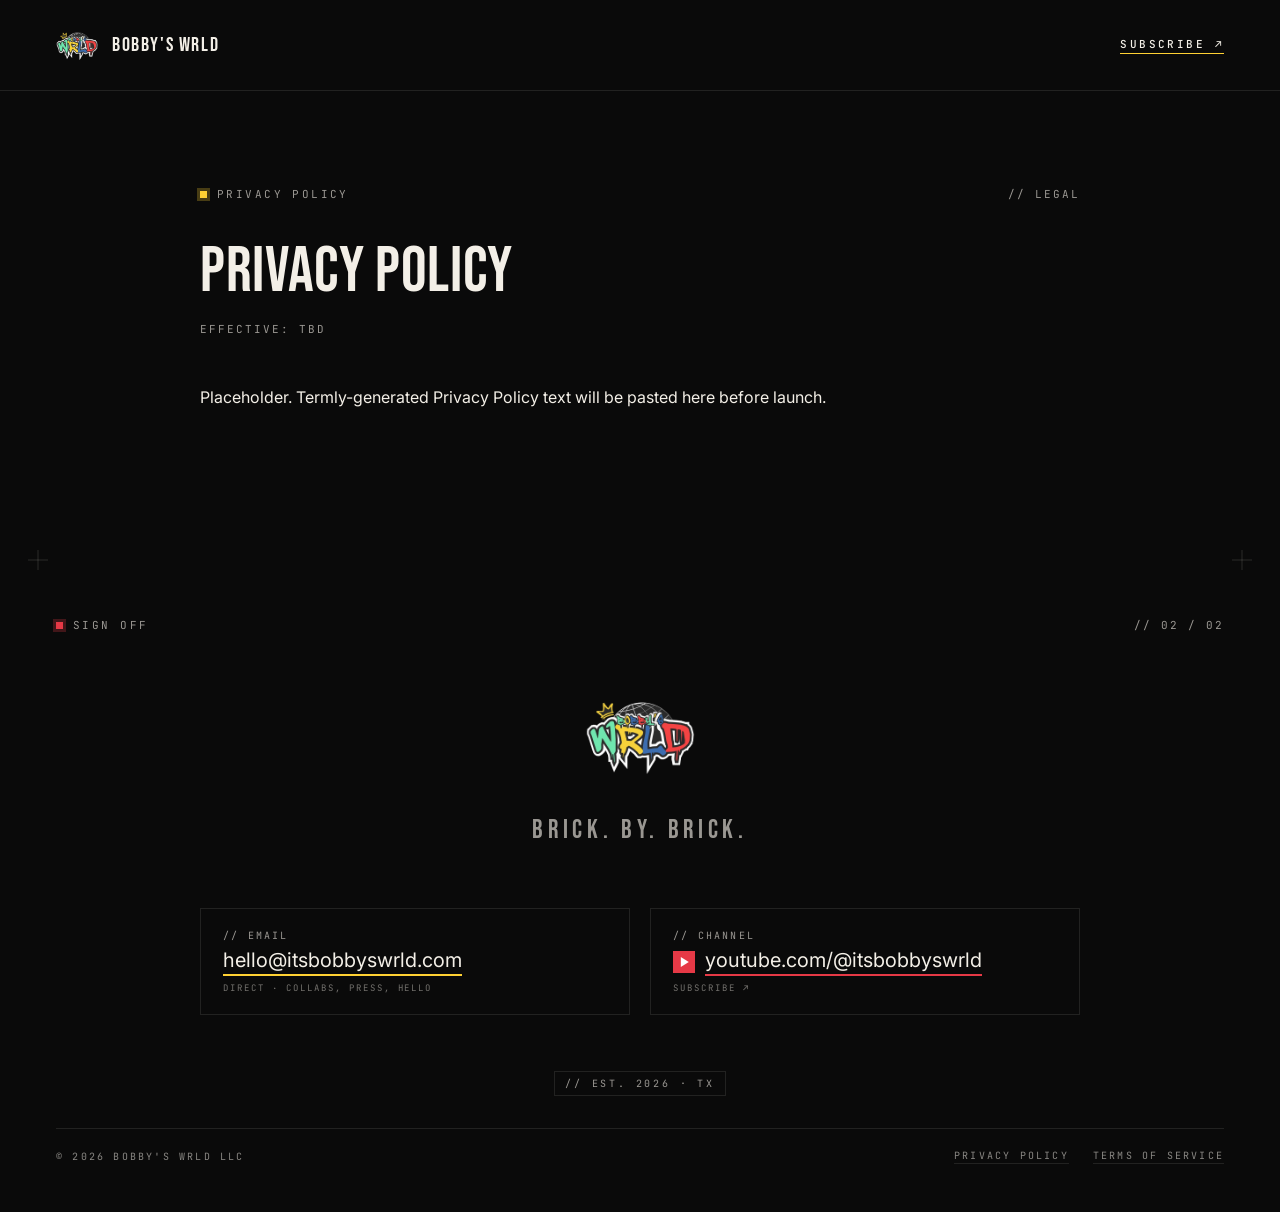
==== privacy/index.html @ 727ffd36 "feat: phase 1 compliance site Initial static build of itsbobbyswrld.com — Bobby's WRLD LLC complianc" ====
<!doctype html>
<html lang="en">
<head>
  <meta charset="utf-8">
  <meta name="viewport" content="width=device-width,initial-scale=1">
  <title>Privacy Policy — Bobby's WRLD</title>
  <meta name="description" content="Privacy Policy for Bobby's WRLD LLC.">
  <link rel="canonical" href="https://itsbobbyswrld.com/privacy">

  <link rel="icon" type="image/x-icon" href="/assets/favicon.ico">
  <link rel="icon" type="image/png" sizes="32x32" href="/assets/favicon-32.png">
  <link rel="icon" type="image/png" sizes="16x16" href="/assets/favicon-16.png">
  <link rel="apple-touch-icon" sizes="180x180" href="/assets/favicon-180.png">

  <meta property="og:title" content="Privacy Policy — Bobby's WRLD">
  <meta property="og:description" content="Privacy Policy for Bobby's WRLD LLC.">
  <meta property="og:image" content="/assets/logo-transparent.png">
  <meta property="og:url" content="https://itsbobbyswrld.com/privacy">
  <meta property="og:type" content="website">

  <link rel="preconnect" href="https://fonts.googleapis.com">
  <link rel="preconnect" href="https://fonts.gstatic.com" crossorigin>
  <link rel="stylesheet" href="https://fonts.googleapis.com/css2?family=Bebas+Neue&family=Inter:wght@400;500;600;700&family=JetBrains+Mono:wght@400;500;600&display=swap">

  <link rel="stylesheet" href="/style.css">
</head>
<body>

<header class="nav">
  <div class="nav-brand">
    <a href="/" style="display:flex;align-items:center;gap:14px;text-decoration:none;color:inherit;">
      <img src="/assets/logo-transparent.png" alt="" class="nav-logo">
      <span class="nav-wordmark">BOBBY'S WRLD</span>
    </a>
  </div>
  <a class="nav-subscribe" href="https://youtube.com/@itsbobbyswrld" target="_blank" rel="noopener noreferrer">Subscribe ↗</a>
</header>

<main class="legal-page">
  <div class="legal-container">
    <div class="legal-header">
      <div class="eyebrow eyebrow--yellow">
        <span class="eyebrow-dot" aria-hidden="true"></span>
        Privacy Policy
      </div>
      <div class="section-num">// LEGAL</div>
    </div>
    <h1 class="legal-title">PRIVACY POLICY</h1>
    <p class="legal-effective">Effective: TBD</p>

    <div class="legal-body">
      <p>Placeholder. Termly-generated Privacy Policy text will be pasted here before launch.</p>
    </div>
  </div>
</main>

<footer class="footer">
  <span class="crosshair crosshair--tl" aria-hidden="true"></span>
  <span class="crosshair crosshair--tr" aria-hidden="true"></span>

  <div class="footer-header">
    <div class="eyebrow eyebrow--red">
      <span class="eyebrow-dot" aria-hidden="true"></span>
      Sign off
    </div>
    <div class="section-num">// 02 / 02</div>
  </div>

  <div class="footer-mantra">
    <img src="/assets/logo-transparent.png" alt="" class="footer-logo">
    <div class="footer-mantra-text">BRICK. BY. BRICK.</div>
  </div>

  <div class="footer-cards">
    <div class="footer-card">
      <div class="footer-card-label">// email</div>
      <a class="footer-card-link footer-card-link--yellow" href="mailto:hello@itsbobbyswrld.com">
        <span class="footer-card-link-text">hello@itsbobbyswrld.com</span>
      </a>
      <div class="footer-card-sub">direct · collabs, press, hello</div>
    </div>

    <div class="footer-card">
      <div class="footer-card-label">// channel</div>
      <a class="footer-card-link footer-card-link--red" href="https://youtube.com/@itsbobbyswrld" target="_blank" rel="noopener noreferrer">
        <span class="footer-play" aria-hidden="true"></span>
        <span class="footer-card-link-text">youtube.com/@itsbobbyswrld</span>
      </a>
      <div class="footer-card-sub">subscribe ↗</div>
    </div>
  </div>

  <div class="footer-mark"><span>// EST. 2026 · TX</span></div>

  <div class="footer-legal">
    <span>© 2026 Bobby's WRLD LLC</span>
    <div class="footer-legal-links">
      <a href="/privacy">Privacy Policy</a>
      <a href="/terms">Terms of Service</a>
    </div>
  </div>
</footer>

</body>
</html>
---- style.css ----
:root {
  --ink:     #0a0a0a;
  --surface: #111114;
  --bone:    #f3efe7;
  --dim:     rgba(243, 239, 231, 0.62);
  --faint:   rgba(243, 239, 231, 0.14);
  --line:    rgba(243, 239, 231, 0.10);
  --mint:    #6FE3B6;
  --yellow:  #FFD133;
  --blue:    #2F6FE0;
  --red:     #E63946;

  --font-display: "Bebas Neue", "Archivo Black", Impact, sans-serif;
  --font-body:    Inter, system-ui, sans-serif;
  --font-mono:    "JetBrains Mono", ui-monospace, Menlo, monospace;
}

* { box-sizing: border-box; }

html, body { margin: 0; padding: 0; }

body {
  background: var(--ink);
  color: var(--bone);
  font-family: var(--font-body);
  -webkit-font-smoothing: antialiased;
  -moz-osx-font-smoothing: grayscale;
}

a { color: inherit; }

img { display: block; max-width: 100%; }

/* ============================================================
   NAV
   ============================================================ */
.nav {
  display: flex;
  align-items: center;
  justify-content: space-between;
  padding: 24px 56px;
  border-bottom: 1px solid var(--line);
}
.nav-brand {
  display: flex;
  align-items: center;
  gap: 14px;
}
.nav-logo {
  width: 42px;
  height: 42px;
  object-fit: contain;
}
.nav-wordmark {
  font-family: var(--font-display);
  font-size: 20px;
  letter-spacing: 0.08em;
  color: var(--bone);
}
.nav-subscribe {
  font-family: var(--font-mono);
  font-size: 11px;
  letter-spacing: 0.22em;
  text-transform: uppercase;
  text-decoration: none;
  color: var(--bone);
  border-bottom: 1.5px solid var(--yellow);
  padding-bottom: 2px;
  font-weight: 500;
}

/* ============================================================
   CROSSHAIRS
   ============================================================ */
.crosshair {
  position: absolute;
  width: 20px;
  height: 20px;
  pointer-events: none;
}
.crosshair::before,
.crosshair::after {
  content: "";
  position: absolute;
  background: var(--faint);
}
.crosshair::before {
  left: 50%;
  top: 0;
  width: 1px;
  height: 100%;
  transform: translateX(-0.5px);
}
.crosshair::after {
  top: 50%;
  left: 0;
  height: 1px;
  width: 100%;
  transform: translateY(-0.5px);
}
.crosshair--tl { top: 28px;    left: 28px; }
.crosshair--tr { top: 28px;    right: 28px; }
.crosshair--bl { bottom: 28px; left: 28px; }
.crosshair--br { bottom: 28px; right: 28px; }

/* ============================================================
   HERO
   ============================================================ */
.hero {
  position: relative;
  overflow: hidden;
  padding: 64px 56px 104px;
  border-bottom: 1px solid var(--line);
}

.hero-meta {
  display: flex;
  justify-content: space-between;
  align-items: center;
  font-family: var(--font-mono);
  font-size: 10px;
  letter-spacing: 0.22em;
  text-transform: uppercase;
  color: var(--dim);
  margin-bottom: 48px;
}
.hero-meta-broadcast { display: inline; }
.hero-meta-broadcast-mobile { display: none; }

.hero-logo-wrap {
  position: relative;
  display: flex;
  justify-content: center;
  margin-bottom: 28px;
}
.hero-logo {
  width: 420px;
  height: 420px;
  object-fit: contain;
}

.speck {
  position: absolute;
  border-radius: 50%;
  pointer-events: none;
}
.speck--1 {
  width: 6px; height: 6px;
  background: var(--mint);
  box-shadow: 0 0 0 6px rgba(111, 227, 182, 0.13);
  top: 90px;
  left: calc(50% - 140px);
}
.speck--2 {
  width: 8px; height: 8px;
  background: var(--yellow);
  box-shadow: 0 0 0 6px rgba(255, 209, 51, 0.13);
  top: 120px;
  right: calc(50% - 160px);
}
.speck--3 {
  width: 5px; height: 5px;
  background: var(--blue);
  box-shadow: 0 0 0 6px rgba(47, 111, 224, 0.13);
  top: 300px;
  left: calc(50% - 200px);
}
.speck--4 {
  width: 6px; height: 6px;
  background: var(--red);
  box-shadow: 0 0 0 6px rgba(230, 57, 70, 0.13);
  top: 320px;
  right: calc(50% - 180px);
}

.hero-tagline-block {
  text-align: center;
}
.hero-tagline {
  font-family: var(--font-display);
  font-size: 96px;
  line-height: 0.92;
  letter-spacing: 0.01em;
  color: var(--bone);
  margin: 0;
  font-weight: 400;
}
.hero-canvas {
  position: relative;
  display: inline-block;
  background: linear-gradient(180deg, var(--bone) 0%, var(--bone) 58%, var(--yellow) 58%, var(--yellow) 100%);
  -webkit-background-clip: text;
          background-clip: text;
  -webkit-text-fill-color: transparent;
          color: transparent;
}
.hero-subhead {
  font-family: var(--font-body);
  font-size: 17px;
  color: var(--dim);
  max-width: 560px;
  margin: 32px auto 0;
  line-height: 1.5;
  text-align: center;
}

.hero-cta-wrap {
  display: flex;
  justify-content: center;
  margin-top: 48px;
}
.btn-outline {
  display: inline-flex;
  align-items: center;
  gap: 10px;
  padding: 18px 26px;
  border: 1.5px solid var(--bone);
  color: var(--bone);
  background: transparent;
  font-family: var(--font-mono);
  font-size: 13px;
  letter-spacing: 0.2em;
  text-transform: uppercase;
  font-weight: 600;
  text-decoration: none;
  cursor: pointer;
  transition: background 150ms ease, color 150ms ease;
}
.btn-outline:hover {
  background: var(--bone);
  color: var(--ink);
}

.hero-scroll {
  position: absolute;
  bottom: 24px;
  left: 50%;
  transform: translateX(-50%);
  font-family: var(--font-mono);
  font-size: 10px;
  letter-spacing: 0.3em;
  color: var(--dim);
  text-transform: uppercase;
}

/* ============================================================
   TICKER
   ============================================================ */
.ticker {
  background: var(--ink);
  border-bottom: 1px solid var(--line);
  overflow: hidden;
  white-space: nowrap;
  padding: 14px 0;
}
.ticker-track {
  display: inline-flex;
  align-items: center;
  gap: 32px;
  font-family: var(--font-display);
  font-size: 28px;
  letter-spacing: 0.06em;
  color: var(--bone);
  animation: ticker-scroll 40s linear infinite;
  will-change: transform;
}
.ticker-item {
  display: inline-block;
}
.ticker-diamond {
  display: inline-block;
  width: 10px;
  height: 10px;
  background: var(--yellow);
  transform: rotate(45deg);
  flex-shrink: 0;
}
@keyframes ticker-scroll {
  from { transform: translateX(0); }
  to   { transform: translateX(-50%); }
}
@media (prefers-reduced-motion: reduce) {
  .ticker-track { animation: none; }
}

/* ============================================================
   ABOUT
   ============================================================ */
.about {
  padding: 160px 56px;
  border-bottom: 1px solid var(--line);
}
.about-header {
  display: flex;
  justify-content: space-between;
  align-items: center;
  margin-bottom: 56px;
}

.eyebrow {
  display: inline-flex;
  align-items: center;
  gap: 10px;
  font-family: var(--font-mono);
  font-size: 11px;
  letter-spacing: 0.22em;
  text-transform: uppercase;
  color: var(--dim);
}
.eyebrow-dot {
  display: inline-block;
  width: 7px;
  height: 7px;
}
.eyebrow--mint .eyebrow-dot {
  background: var(--mint);
  box-shadow: 0 0 0 3px rgba(111, 227, 182, 0.25);
}
.eyebrow--red .eyebrow-dot {
  background: var(--red);
  box-shadow: 0 0 0 3px rgba(230, 57, 70, 0.25);
}
.eyebrow--yellow .eyebrow-dot {
  background: var(--yellow);
  box-shadow: 0 0 0 3px rgba(255, 209, 51, 0.25);
}

.section-num {
  font-family: var(--font-mono);
  font-size: 11px;
  letter-spacing: 0.18em;
  color: var(--dim);
}

.about-body {
  max-width: 880px;
  margin: 0 auto;
  display: flex;
  flex-direction: column;
  align-items: center;
  text-align: center;
}
.about-headline {
  font-family: var(--font-display);
  font-size: 128px;
  line-height: 0.95;
  letter-spacing: 0.01em;
  color: var(--bone);
  margin: 0;
  font-weight: 400;
}
.about-crown {
  position: relative;
  display: inline-block;
}
.about-squiggle {
  position: absolute;
  left: 0;
  bottom: -8px;
  width: 100%;
  height: 14px;
}
.about-chip {
  margin-top: 40px;
  font-family: var(--font-mono);
  font-size: 10px;
  letter-spacing: 0.28em;
  color: var(--yellow);
  padding: 5px 10px;
  border: 1px solid var(--yellow);
  text-transform: uppercase;
}
.about-bio {
  margin: 40px auto 0;
  max-width: 640px;
  font-family: var(--font-body);
  font-size: 22px;
  line-height: 1.55;
  color: var(--bone);
  font-style: italic;
}

/* ============================================================
   FOOTER
   ============================================================ */
.footer {
  position: relative;
  background: var(--ink);
  padding: 96px 56px 48px;
}
.footer-header {
  display: flex;
  justify-content: space-between;
  align-items: center;
  margin-bottom: 48px;
}
.footer-mantra {
  display: flex;
  flex-direction: column;
  align-items: center;
  text-align: center;
  margin-bottom: 64px;
}
.footer-logo {
  width: 110px;
  height: 110px;
  margin-bottom: 28px;
  object-fit: contain;
}
.footer-mantra-text {
  font-family: var(--font-display);
  font-size: 26px;
  letter-spacing: 0.18em;
  color: var(--dim);
  line-height: 1;
  text-transform: uppercase;
}

.footer-cards {
  max-width: 880px;
  margin: 0 auto;
  display: flex;
  flex-direction: row;
  gap: 20px;
  justify-content: center;
  align-items: stretch;
}
.footer-card {
  flex: 1;
  padding: 20px 22px;
  border: 1px solid var(--line);
  display: flex;
  flex-direction: column;
  gap: 6px;
}
.footer-card-label {
  font-family: var(--font-mono);
  font-size: 10px;
  letter-spacing: 0.22em;
  text-transform: uppercase;
  color: var(--dim);
}
.footer-card-sub {
  font-family: var(--font-mono);
  font-size: 9px;
  letter-spacing: 0.22em;
  text-transform: uppercase;
  color: rgba(243, 239, 231, 0.45);
}
.footer-card-link {
  font-family: var(--font-body);
  font-size: 20px;
  color: var(--bone);
  text-decoration: none;
  display: inline-flex;
  align-items: center;
  gap: 10px;
}
.footer-card-link .footer-card-link-text {
  padding-bottom: 2px;
}
.footer-card-link--yellow .footer-card-link-text {
  border-bottom: 2px solid var(--yellow);
}
.footer-card-link--red .footer-card-link-text {
  border-bottom: 2px solid var(--red);
}

.footer-play {
  position: relative;
  display: inline-block;
  width: 22px;
  height: 22px;
  background: var(--red);
  flex-shrink: 0;
}
.footer-play::after {
  content: "";
  position: absolute;
  top: 50%;
  left: 50%;
  transform: translate(-40%, -50%);
  width: 0;
  height: 0;
  border-style: solid;
  border-width: 5px 0 5px 8px;
  border-color: transparent transparent transparent #ffffff;
}

.footer-mark {
  display: flex;
  justify-content: center;
  margin-top: 56px;
  margin-bottom: 32px;
}
.footer-mark span {
  font-family: var(--font-mono);
  font-size: 10px;
  letter-spacing: 0.28em;
  color: var(--dim);
  padding: 5px 10px;
  border: 1px solid var(--line);
  text-transform: uppercase;
}

.footer-legal {
  border-top: 1px solid var(--line);
  padding-top: 20px;
  display: flex;
  justify-content: space-between;
  align-items: center;
  font-family: var(--font-mono);
  font-size: 10px;
  letter-spacing: 0.22em;
  text-transform: uppercase;
  color: rgba(243, 239, 231, 0.55);
}
.footer-legal-links {
  display: flex;
  gap: 24px;
}
.footer-legal a {
  border-bottom: 1px solid var(--line);
  padding-bottom: 1px;
  color: inherit;
  text-decoration: none;
}

/* ============================================================
   LEGAL PAGES
   ============================================================ */
.legal-page {
  padding: 96px 56px;
}
.legal-container {
  max-width: 880px;
  margin: 0 auto;
}
.legal-header {
  display: flex;
  justify-content: space-between;
  align-items: center;
  margin-bottom: 32px;
}
.legal-title {
  font-family: var(--font-display);
  font-size: 64px;
  color: var(--bone);
  margin: 0 0 12px;
  letter-spacing: 0.01em;
  font-weight: 400;
}
.legal-effective {
  font-family: var(--font-mono);
  font-size: 11px;
  letter-spacing: 0.18em;
  color: var(--dim);
  text-transform: uppercase;
  margin-bottom: 48px;
}
.legal-body {
  font-family: var(--font-body);
  font-size: 16px;
  line-height: 1.65;
  color: var(--bone);
}
.legal-body h2 {
  font-family: var(--font-display);
  font-size: 28px;
  color: var(--bone);
  margin-top: 40px;
  margin-bottom: 12px;
  font-weight: 400;
  letter-spacing: 0.01em;
}
.legal-body h3 {
  font-family: var(--font-mono);
  font-size: 12px;
  letter-spacing: 0.2em;
  text-transform: uppercase;
  color: var(--dim);
  margin-top: 32px;
  margin-bottom: 8px;
}
.legal-body a {
  color: var(--yellow);
  border-bottom: 1px solid var(--yellow);
  text-decoration: none;
}
.legal-body p {
  margin: 0 0 16px;
}

/* ============================================================
   MOBILE (<= 640px)
   ============================================================ */
@media (max-width: 640px) {
  .nav {
    padding: 18px 20px;
  }
  .nav-logo {
    width: 36px;
    height: 36px;
  }
  .nav-wordmark {
    font-size: 18px;
  }

  .crosshair {
    width: 14px;
    height: 14px;
  }
  .crosshair--tl { top: 14px;    left: 14px; }
  .crosshair--tr { top: 14px;    right: 14px; }
  .crosshair--bl { bottom: 14px; left: 14px; }
  .crosshair--br { bottom: 14px; right: 14px; }

  .hero {
    padding: 36px 20px 64px;
  }
  .hero-meta {
    margin-bottom: 28px;
  }
  .hero-meta-broadcast { display: none; }
  .hero-meta-broadcast-mobile { display: inline; }

  .hero-logo-wrap { margin-bottom: 16px; }
  .hero-logo {
    width: 220px;
    height: 220px;
  }
  .speck--1 { top: 60px;  left: calc(50% - 40px); }
  .speck--2 { top: 80px;  right: calc(50% - 60px); }
  .speck--3 { top: 180px; left: calc(50% - 60px); }
  .speck--4 { top: 200px; right: calc(50% - 40px); }

  .hero-tagline { font-size: 44px; }
  .hero-subhead {
    font-size: 14px;
    max-width: 320px;
    margin-top: 22px;
  }
  .hero-cta-wrap { margin-top: 32px; }
  .btn-outline {
    padding: 14px 22px;
    font-size: 12px;
  }
  .hero-scroll { display: none; }

  .about {
    padding: 72px 20px;
  }
  .about-header { margin-bottom: 32px; }
  .about-headline { font-size: 56px; }
  .about-chip { margin-top: 28px; }
  .about-bio {
    margin-top: 28px;
    font-size: 17px;
  }

  .footer {
    padding: 56px 20px 32px;
  }
  .footer-header { margin-bottom: 32px; }
  .footer-mantra { margin-bottom: 40px; }
  .footer-logo {
    width: 80px;
    height: 80px;
    margin-bottom: 20px;
  }
  .footer-mantra-text { font-size: 20px; }

  .footer-cards {
    flex-direction: column;
    gap: 16px;
  }
  .footer-card-link { font-size: 17px; }

  .footer-mark {
    margin-top: 36px;
    margin-bottom: 24px;
  }

  .footer-legal {
    flex-direction: column;
    align-items: flex-start;
    gap: 12px;
  }

  .legal-page { padding: 64px 20px; }
  .legal-title { font-size: 40px; }
}
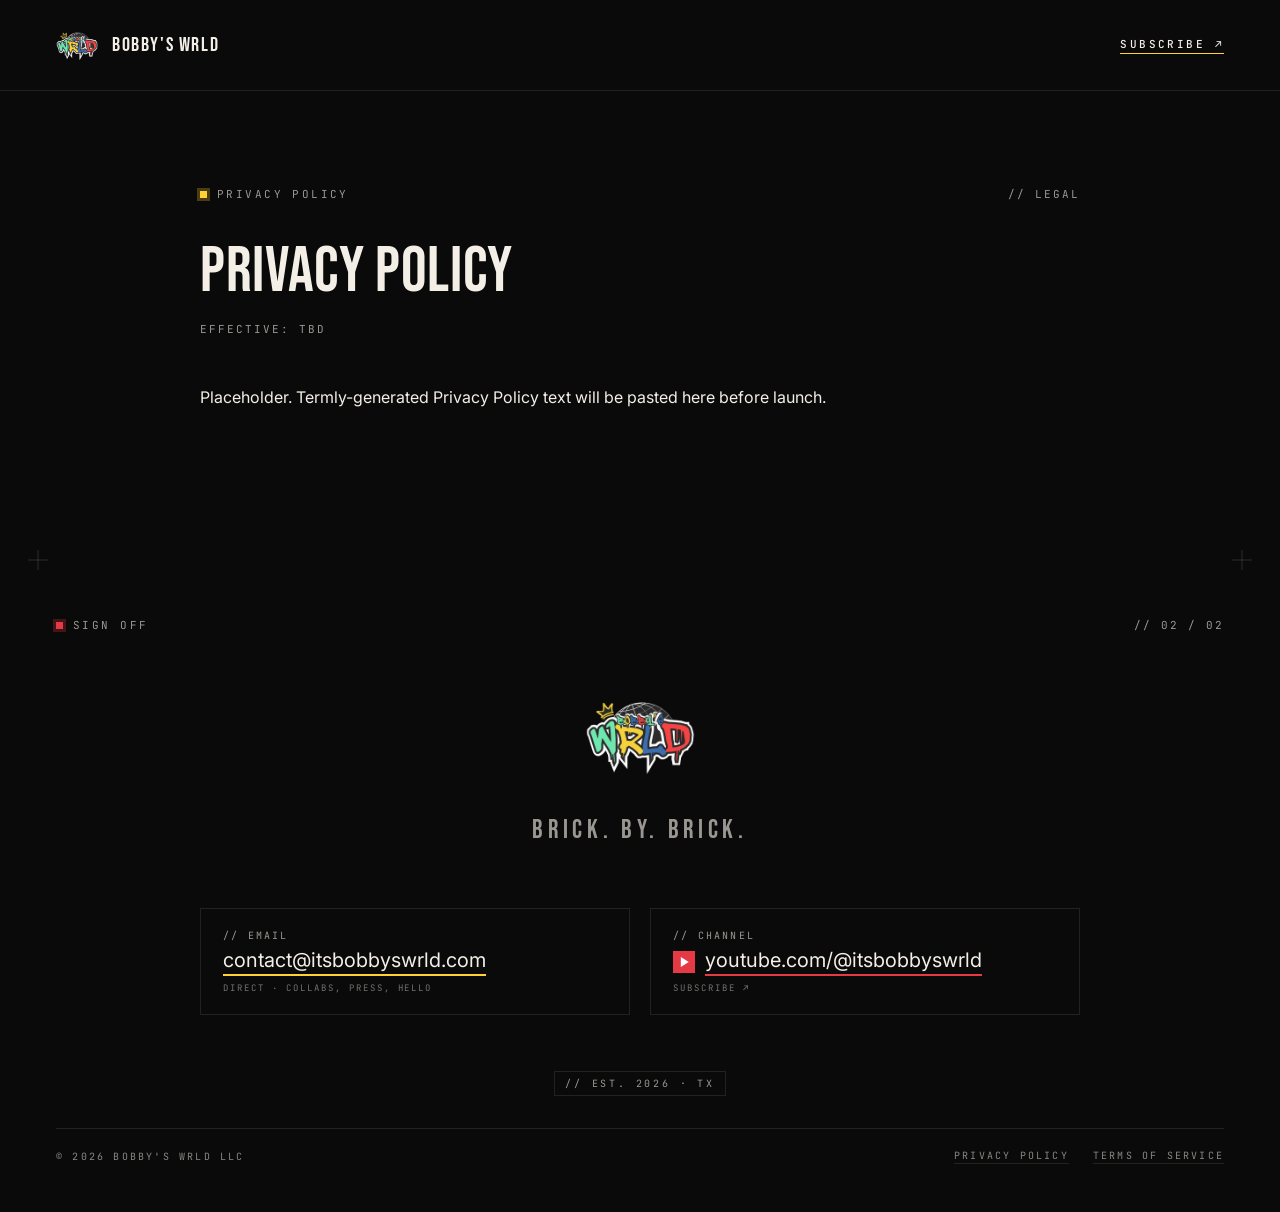
==== commit fb73cb34: "Update contact email in footer section" ====
--- a/privacy/index.html
+++ b/privacy/index.html
@@ -74,8 +74,8 @@
   <div class="footer-cards">
     <div class="footer-card">
       <div class="footer-card-label">// email</div>
-      <a class="footer-card-link footer-card-link--yellow" href="mailto:hello@itsbobbyswrld.com">
-        <span class="footer-card-link-text">hello@itsbobbyswrld.com</span>
+      <a class="footer-card-link footer-card-link--yellow" href="mailto:contact@itsbobbyswrld.com">
+        <span class="footer-card-link-text">contact@itsbobbyswrld.com</span>
       </a>
       <div class="footer-card-sub">direct · collabs, press, hello</div>
     </div>
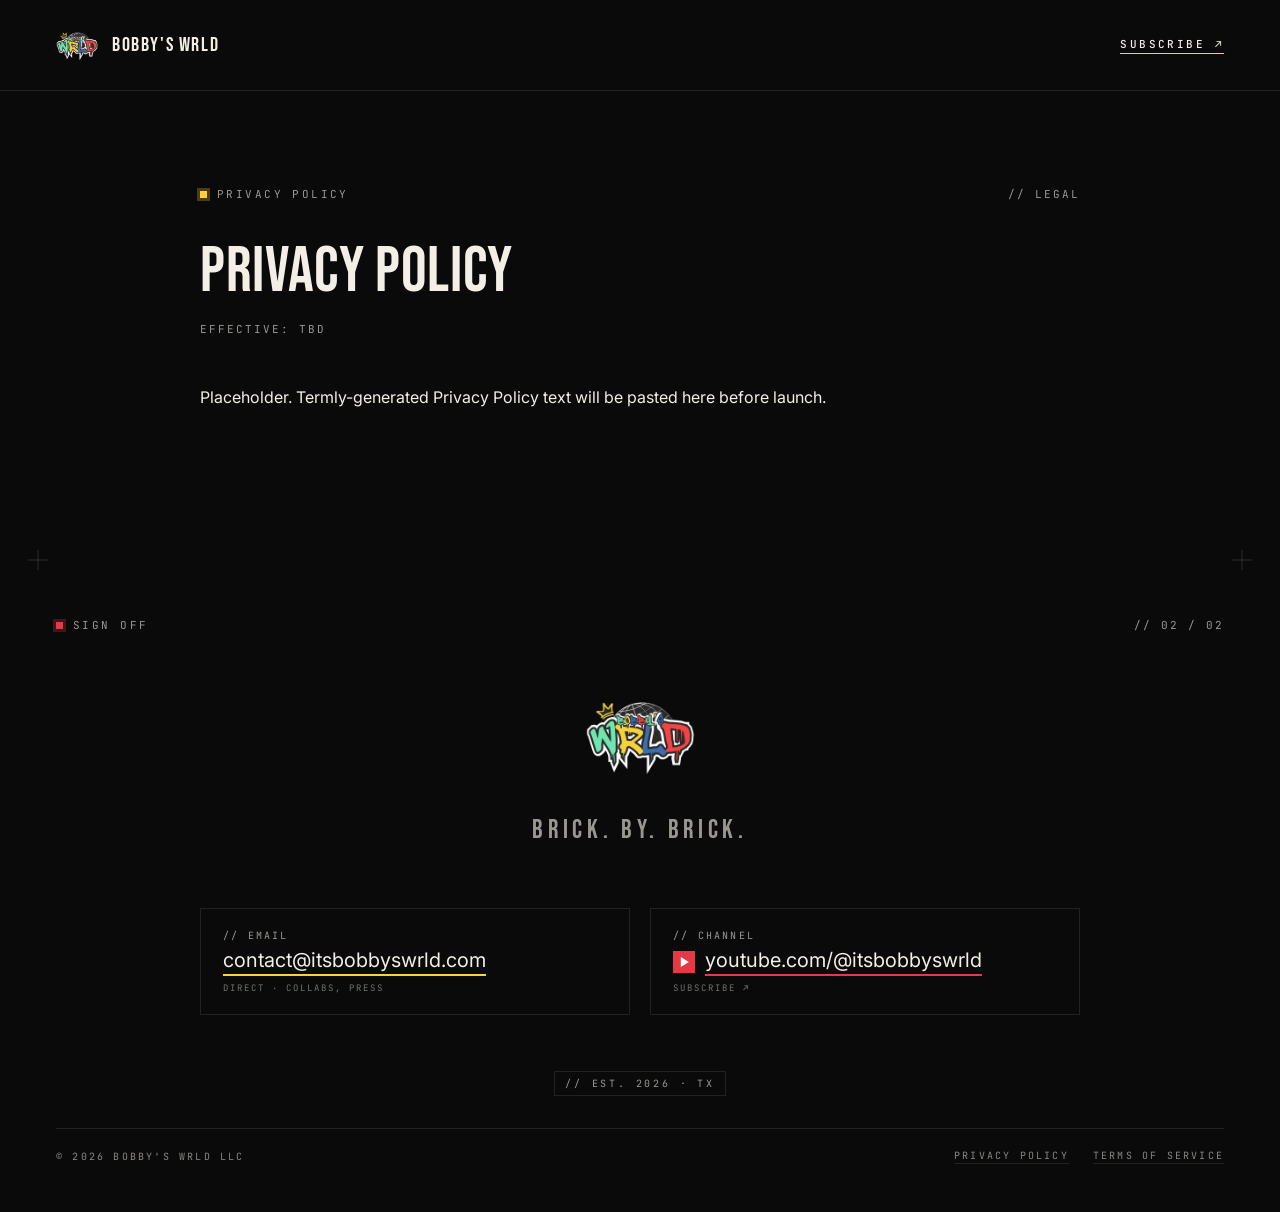
==== commit a3ce56bb: "Remove 'hello' from footer card subtitle" ====
--- a/privacy/index.html
+++ b/privacy/index.html
@@ -77,7 +77,7 @@
       <a class="footer-card-link footer-card-link--yellow" href="mailto:contact@itsbobbyswrld.com">
         <span class="footer-card-link-text">contact@itsbobbyswrld.com</span>
       </a>
-      <div class="footer-card-sub">direct · collabs, press, hello</div>
+      <div class="footer-card-sub">direct · collabs, press</div>
     </div>
 
     <div class="footer-card">
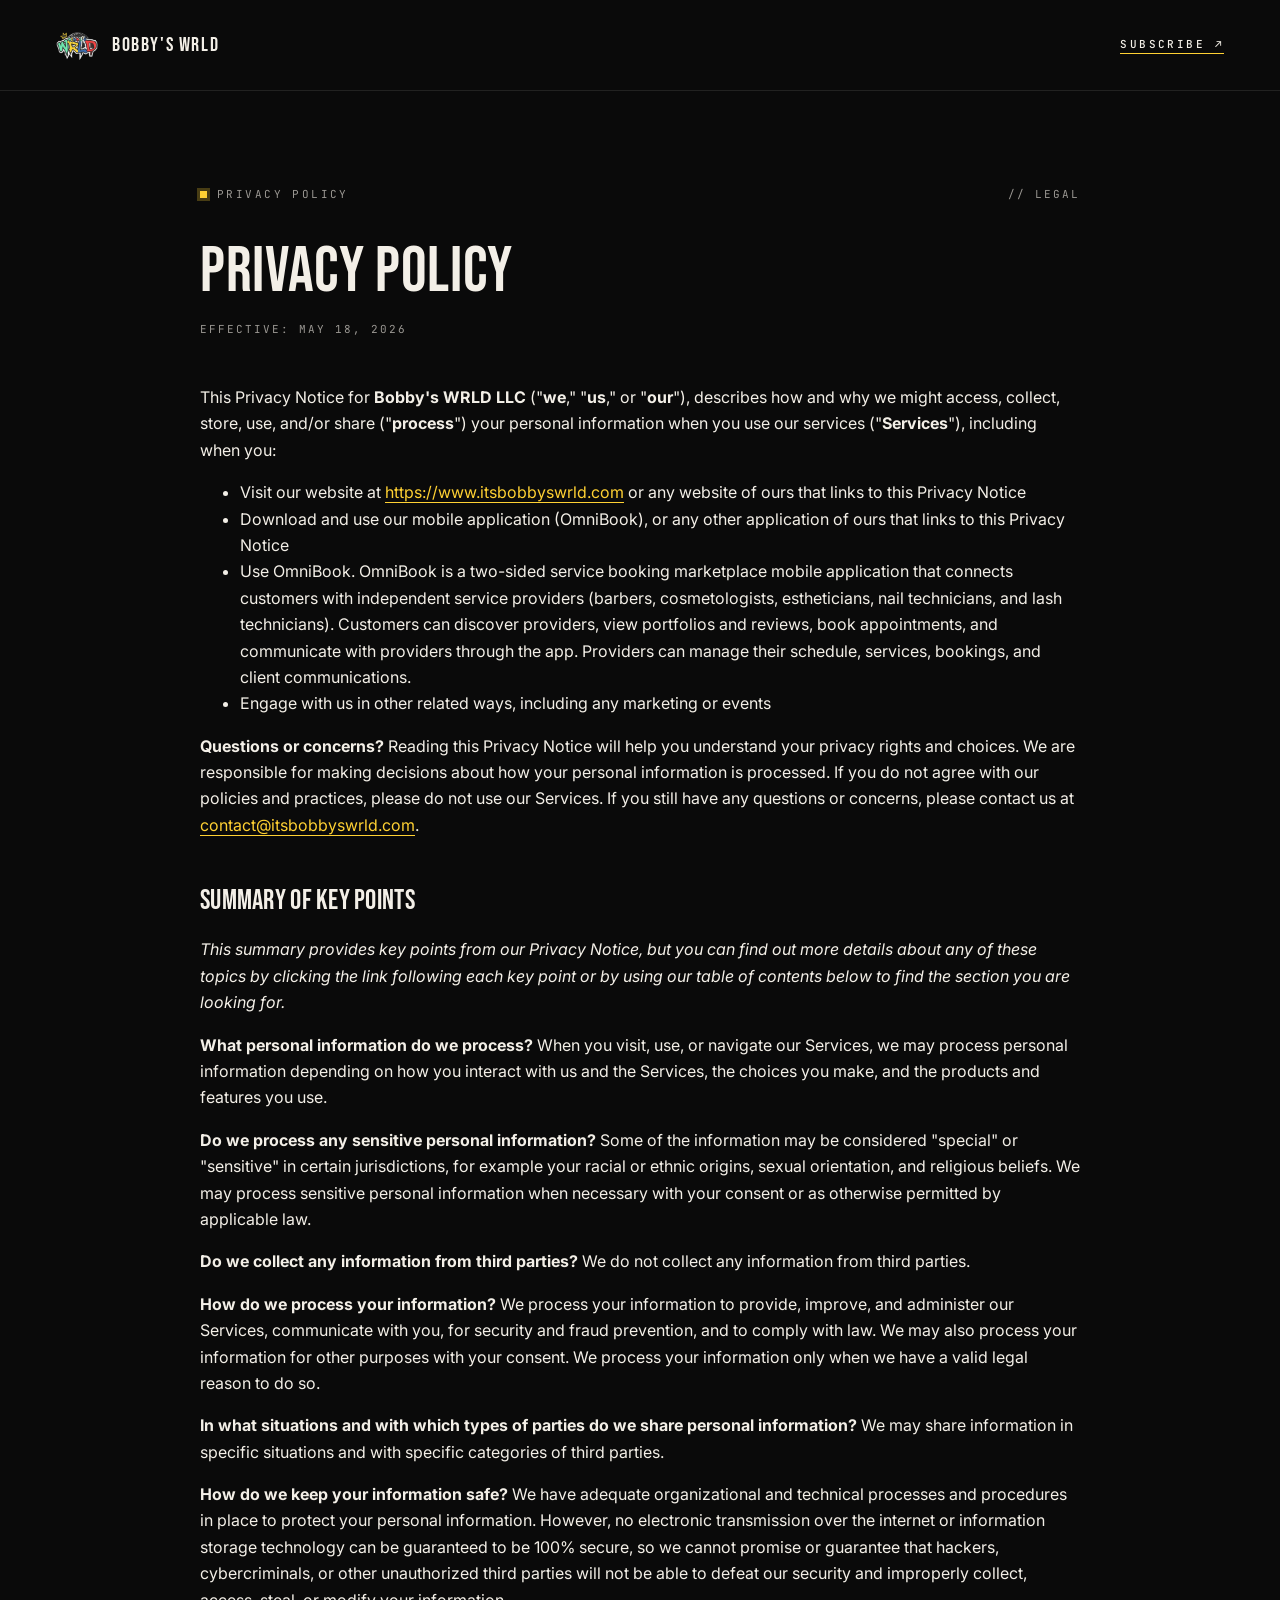
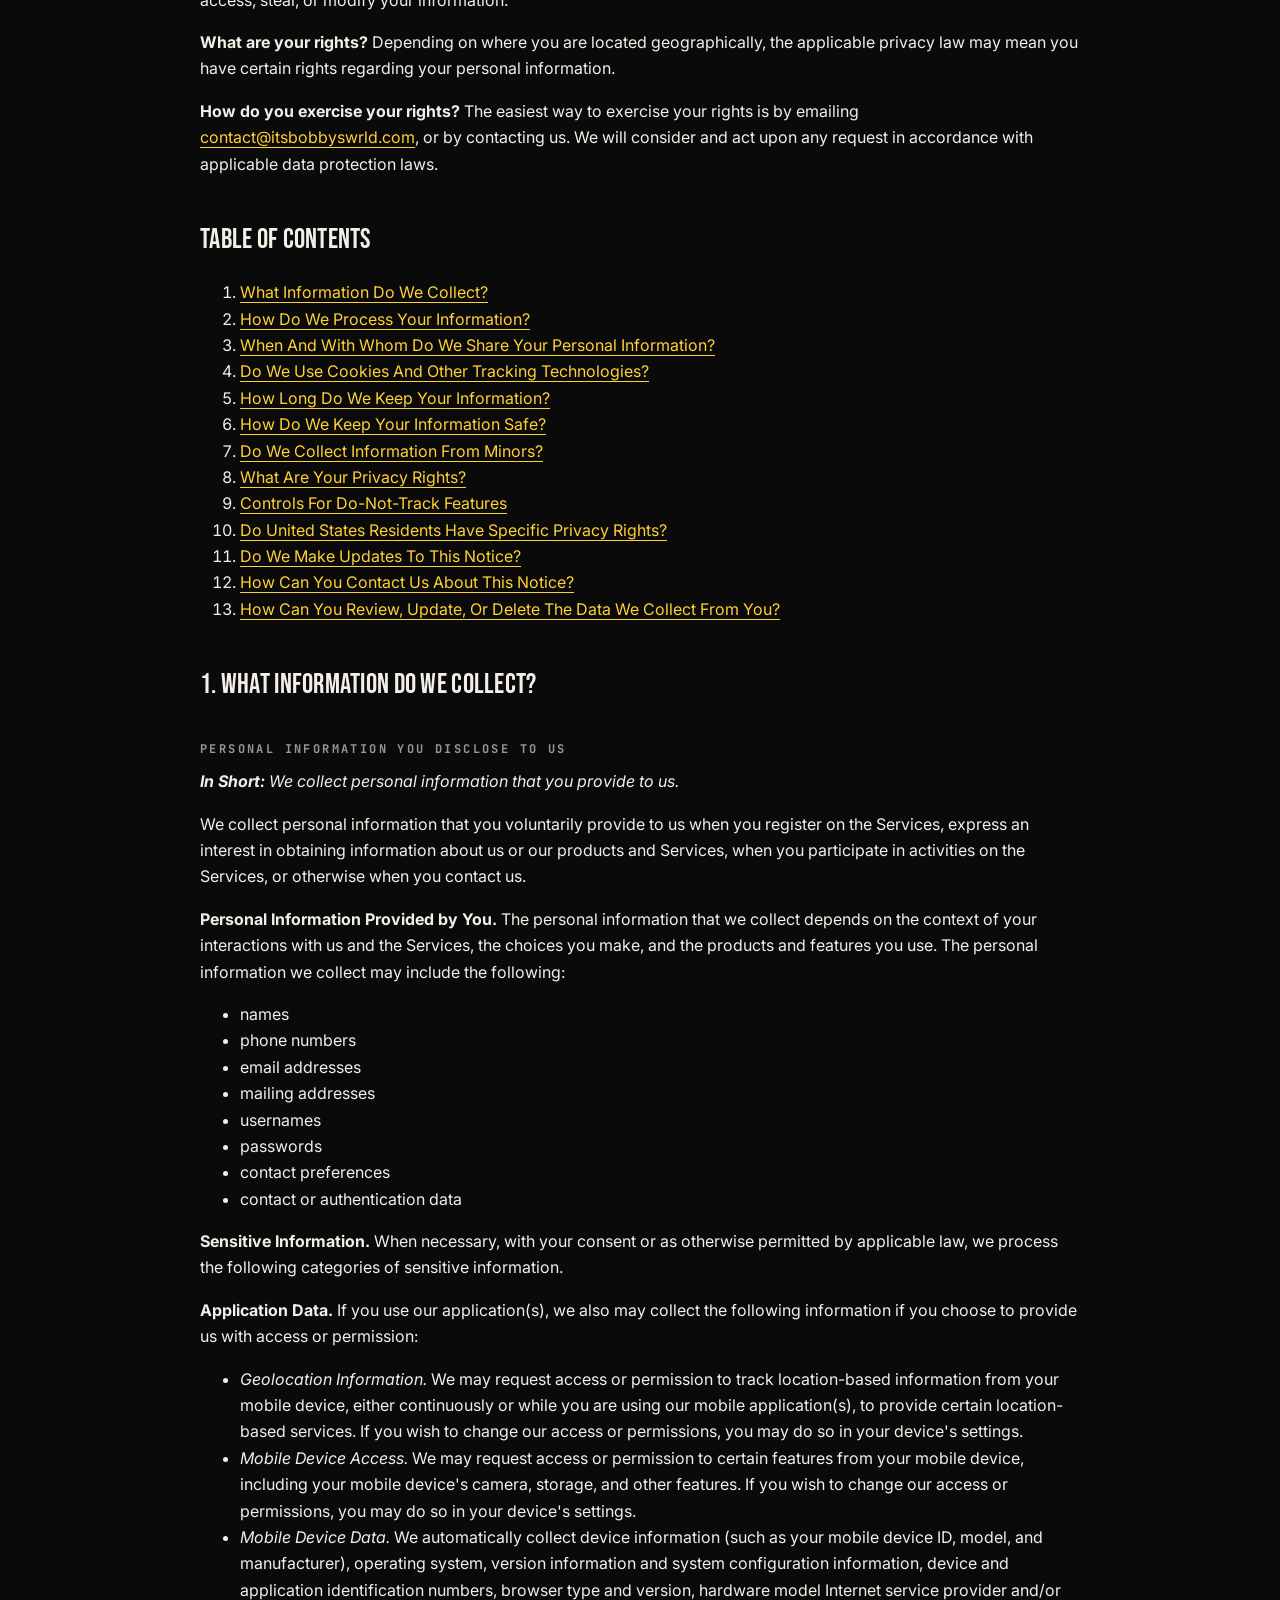
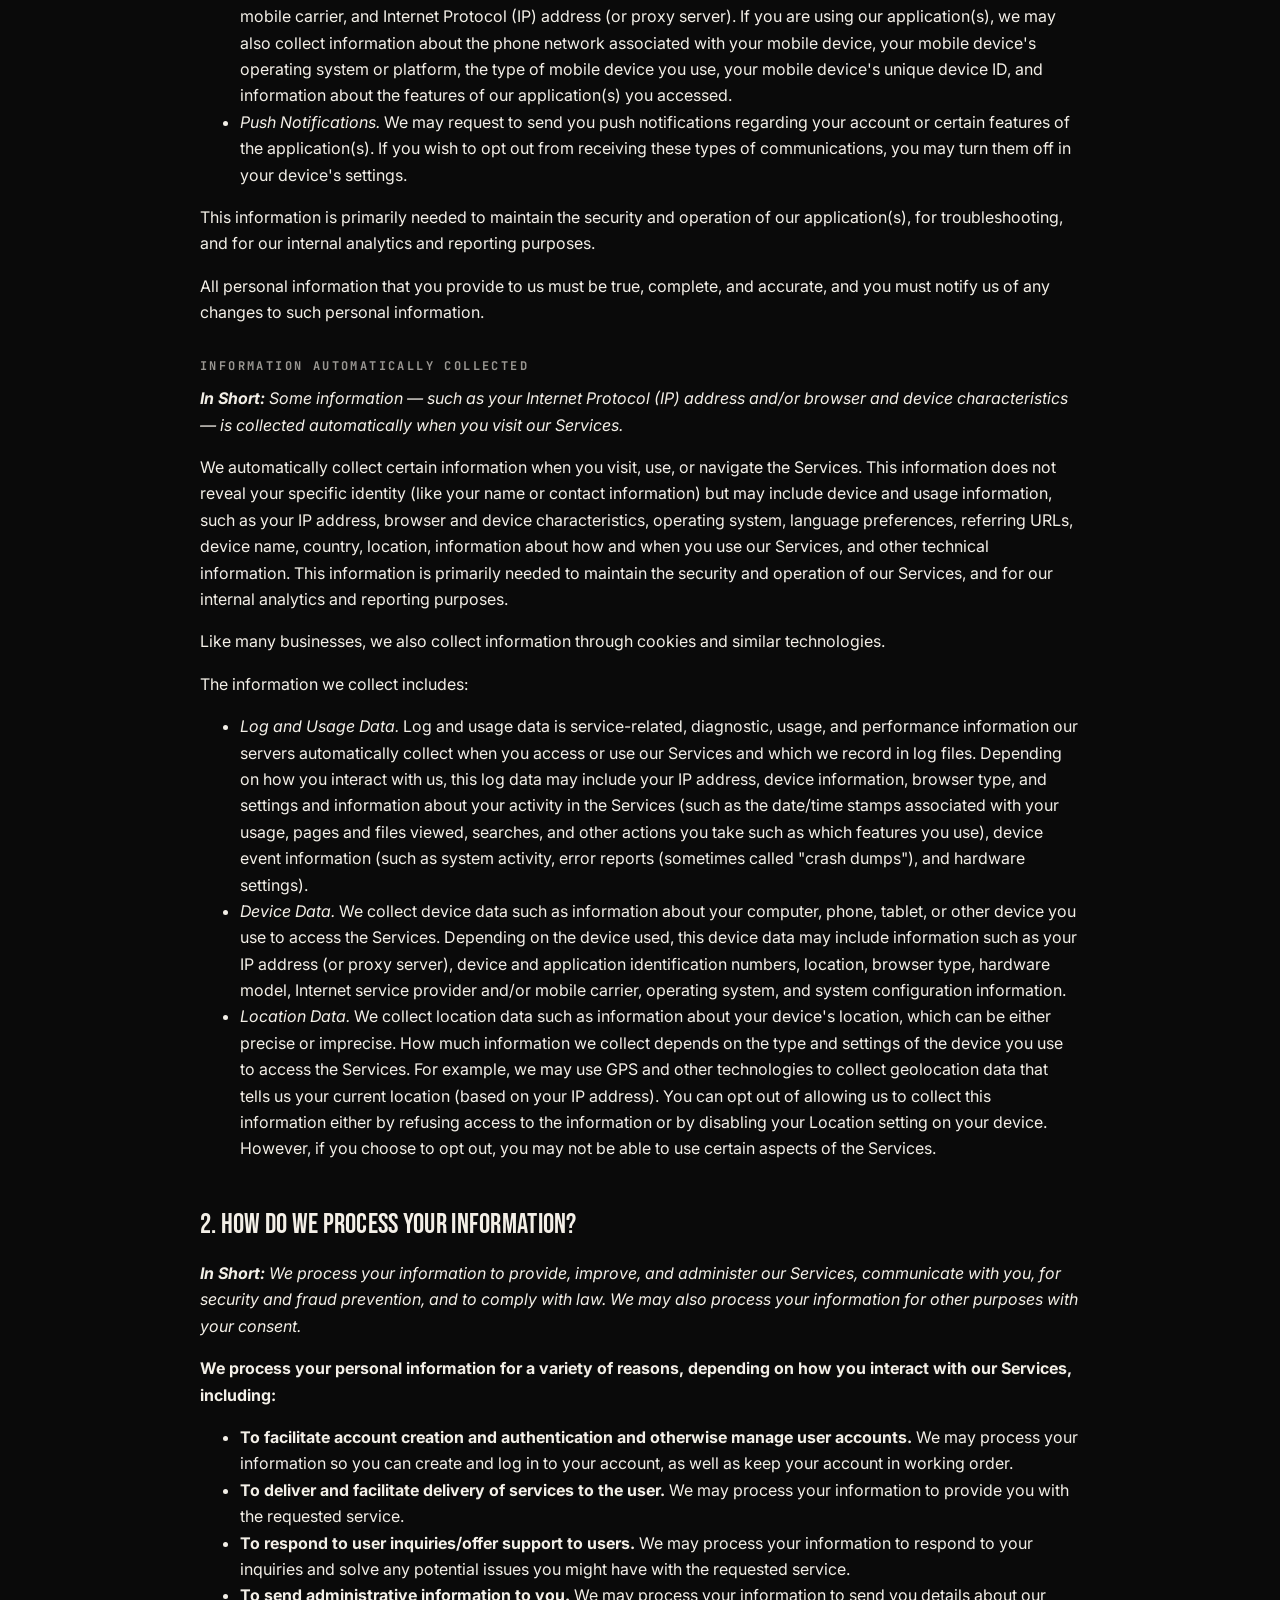
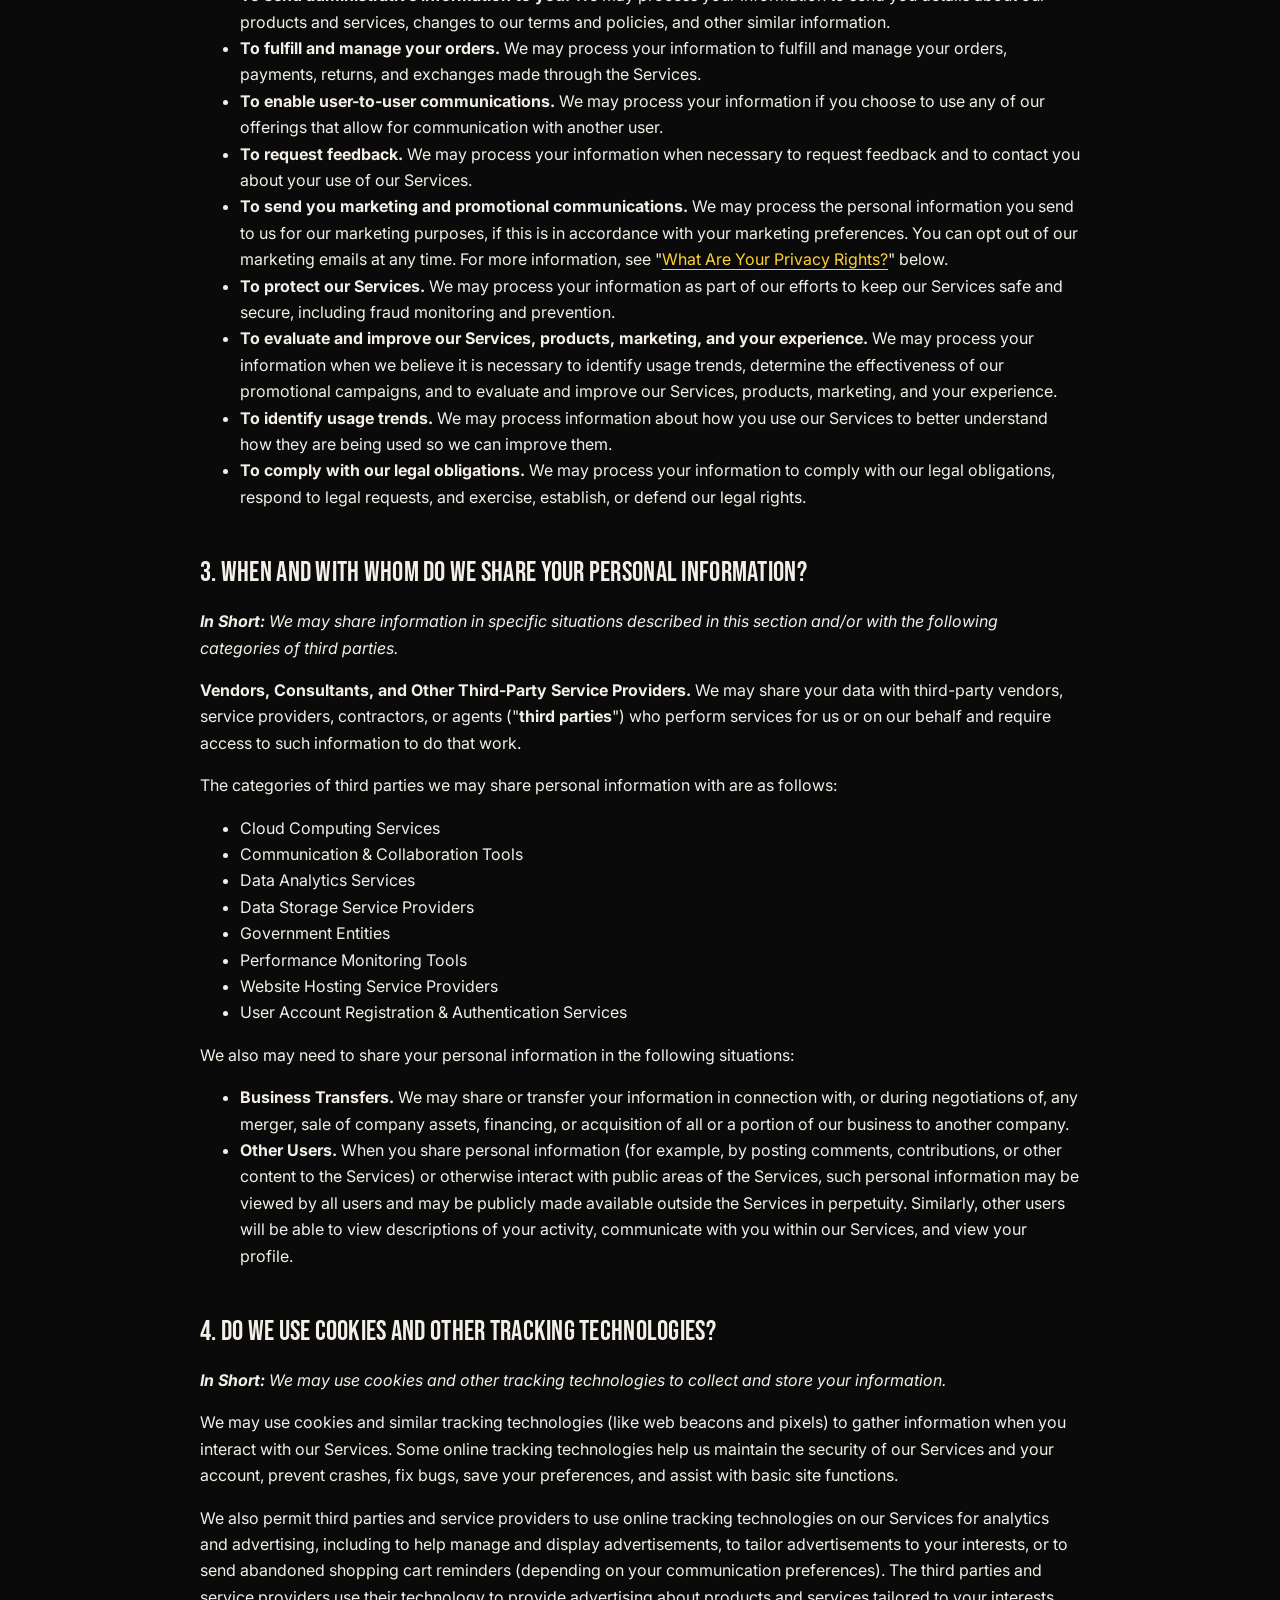
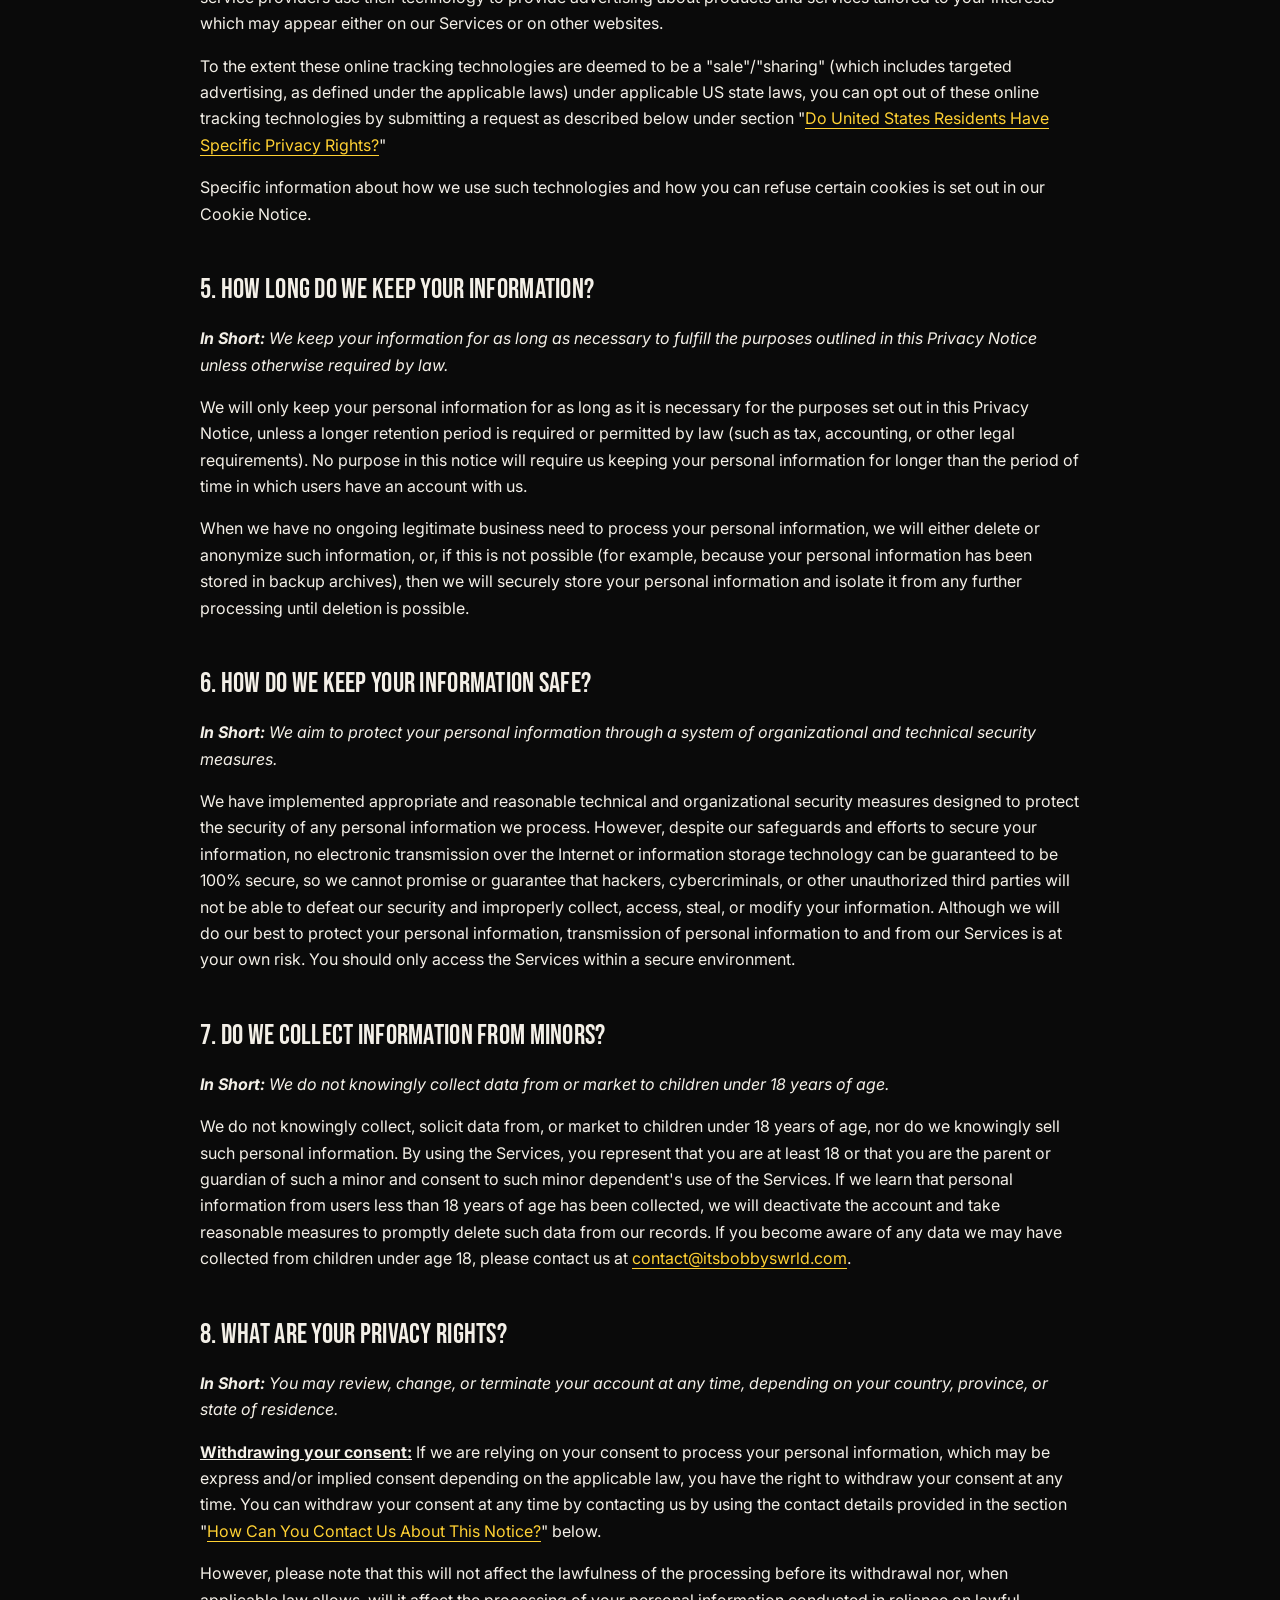
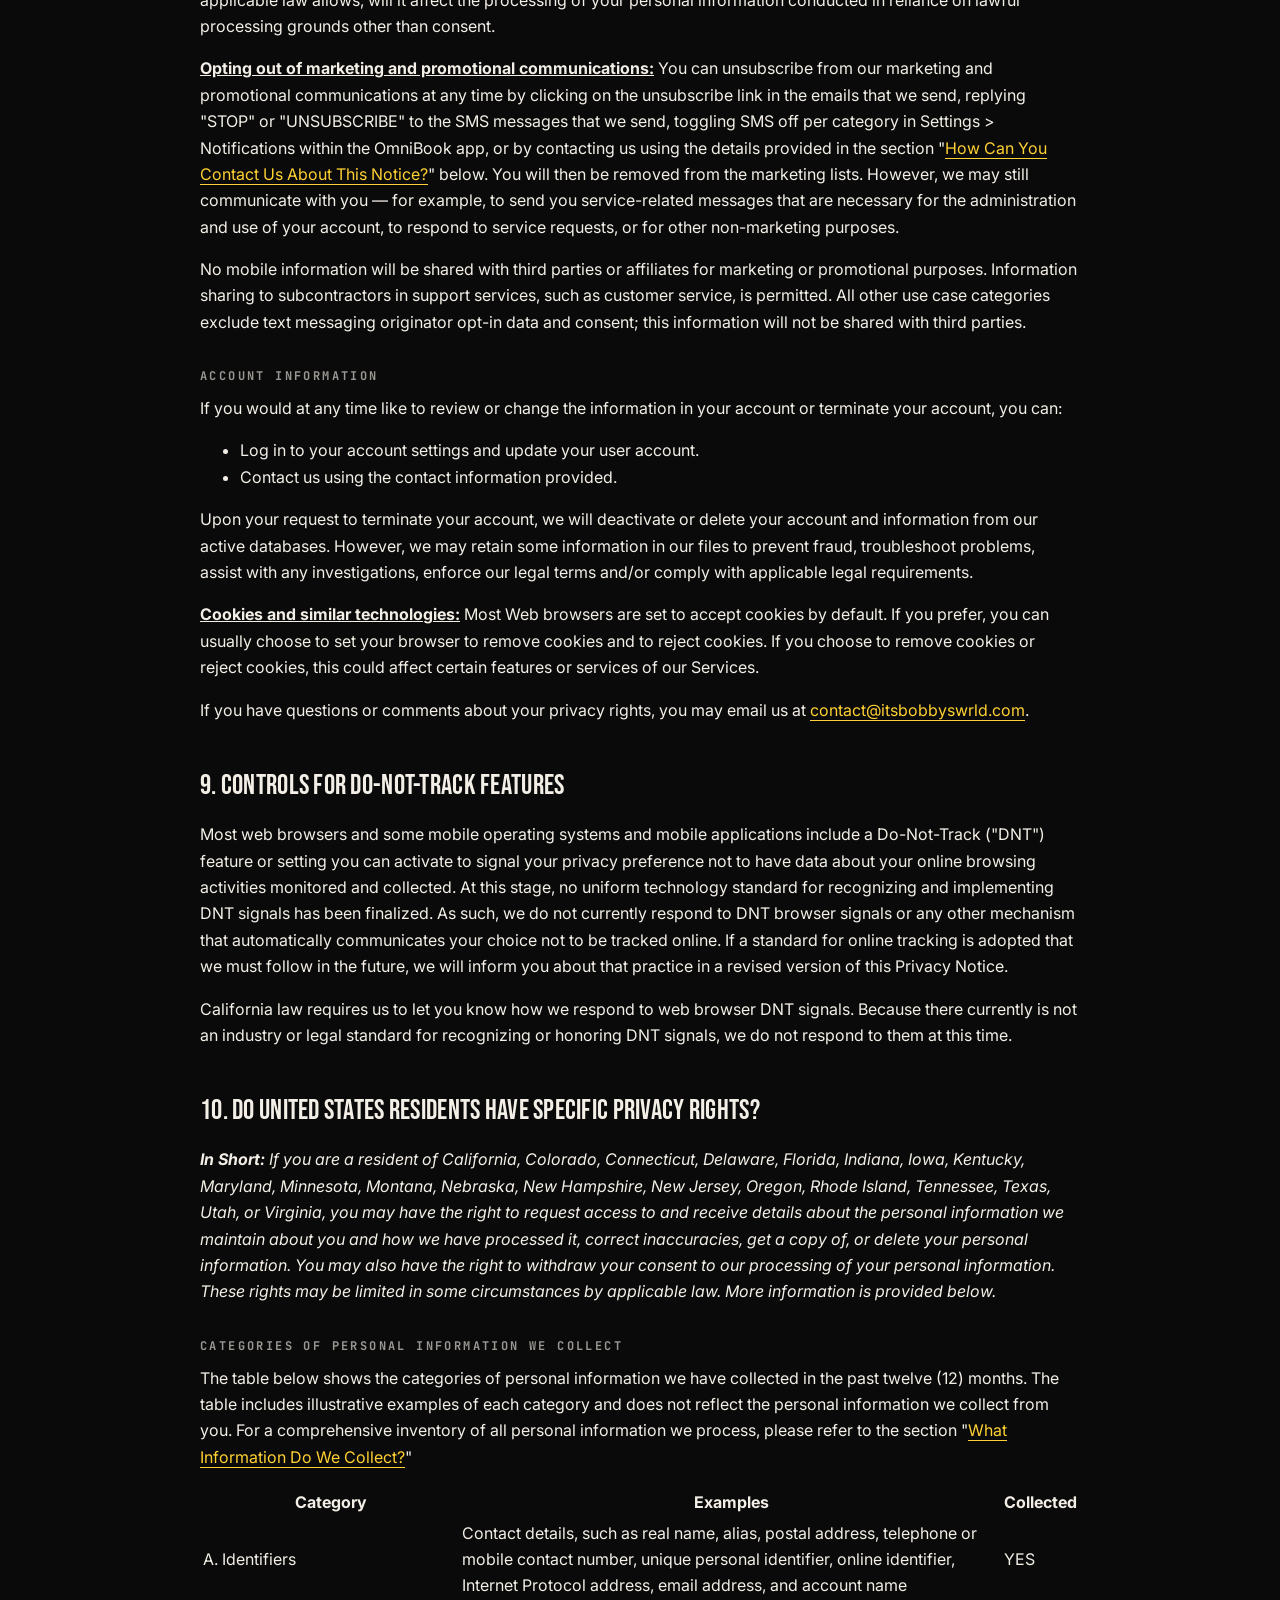
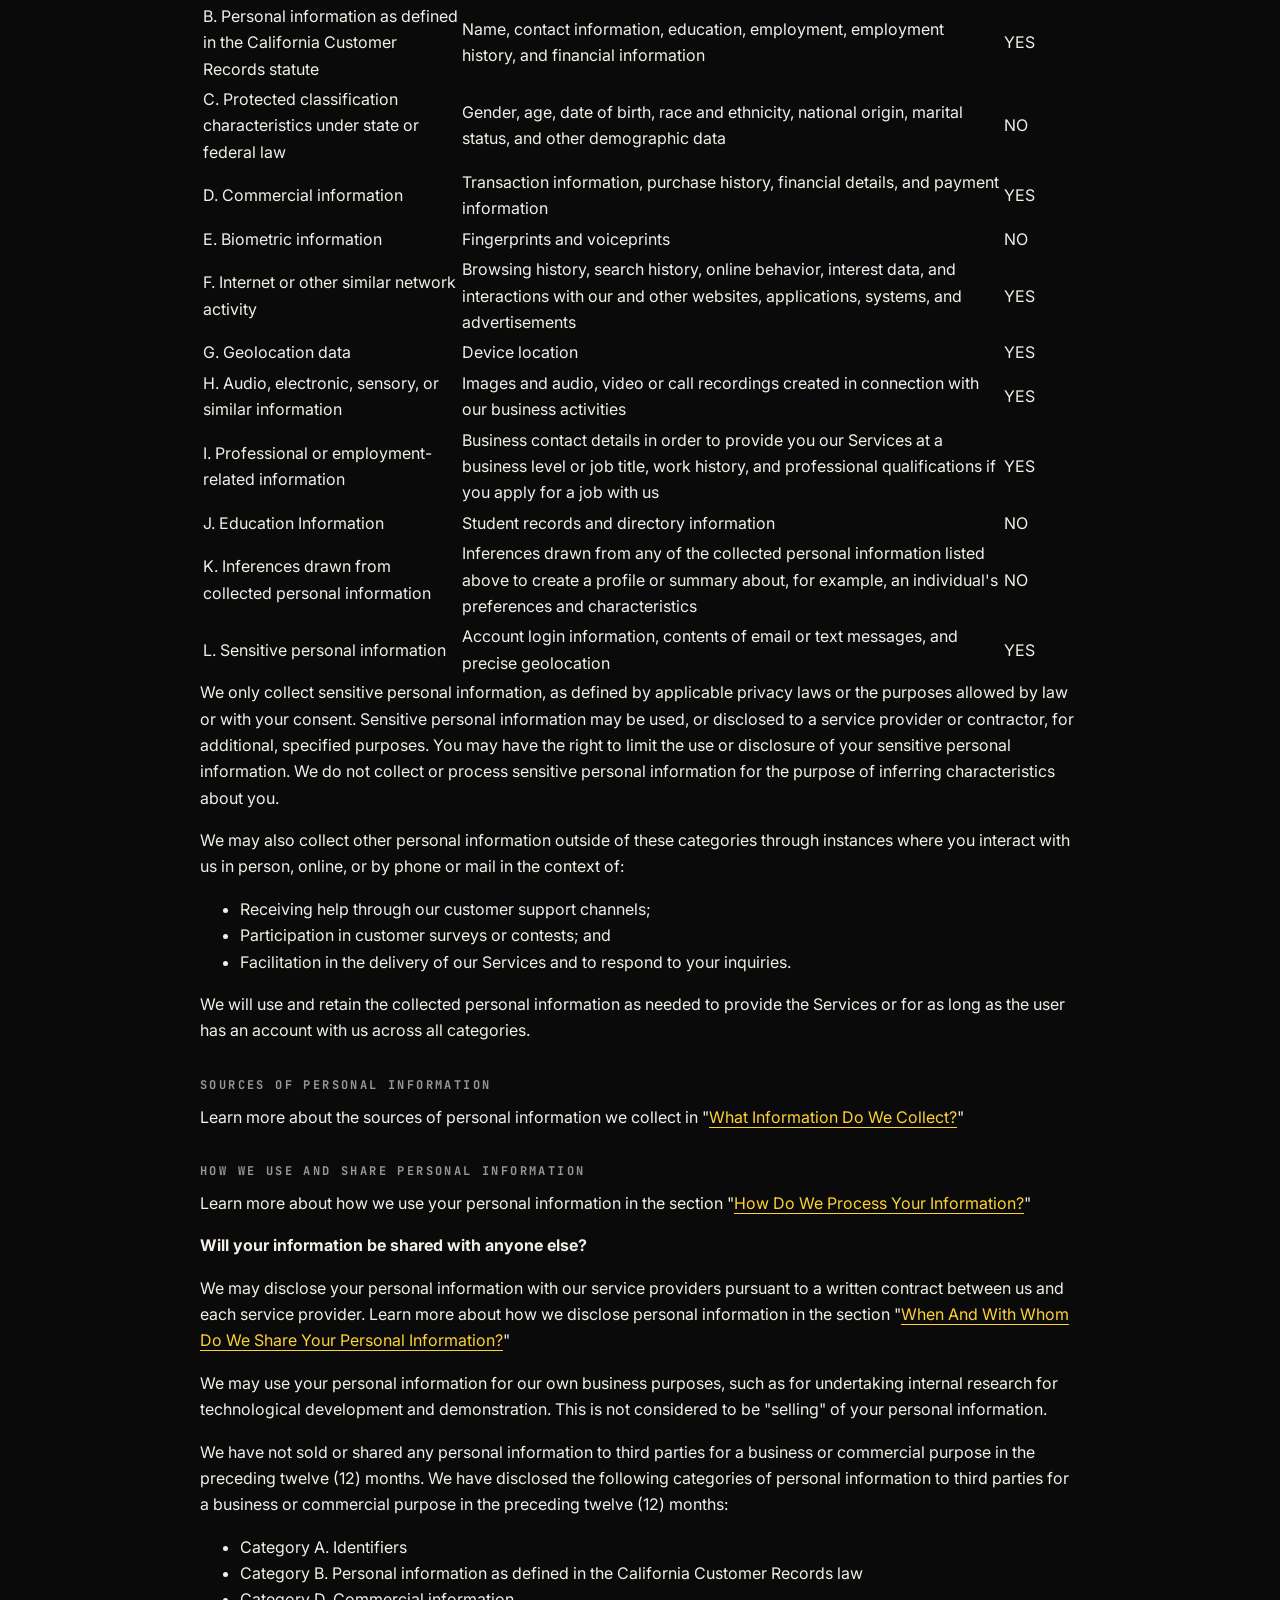
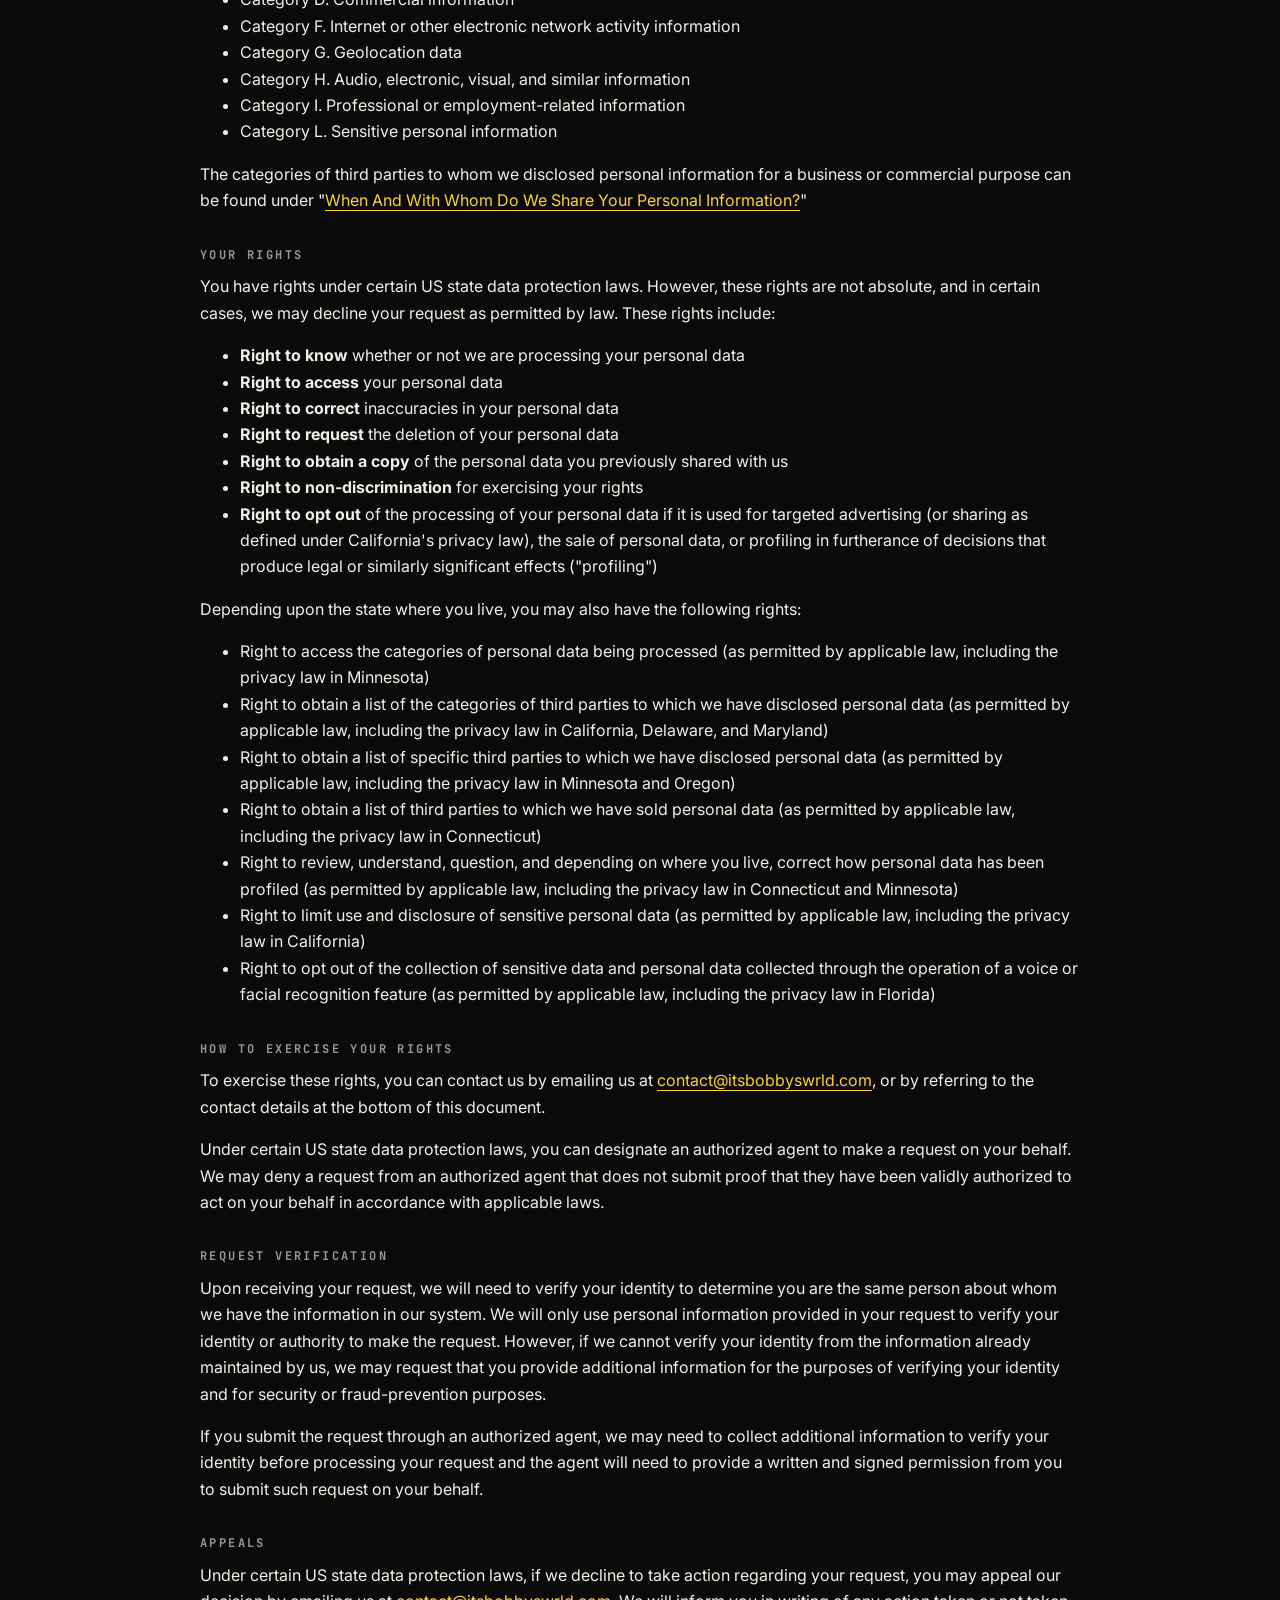
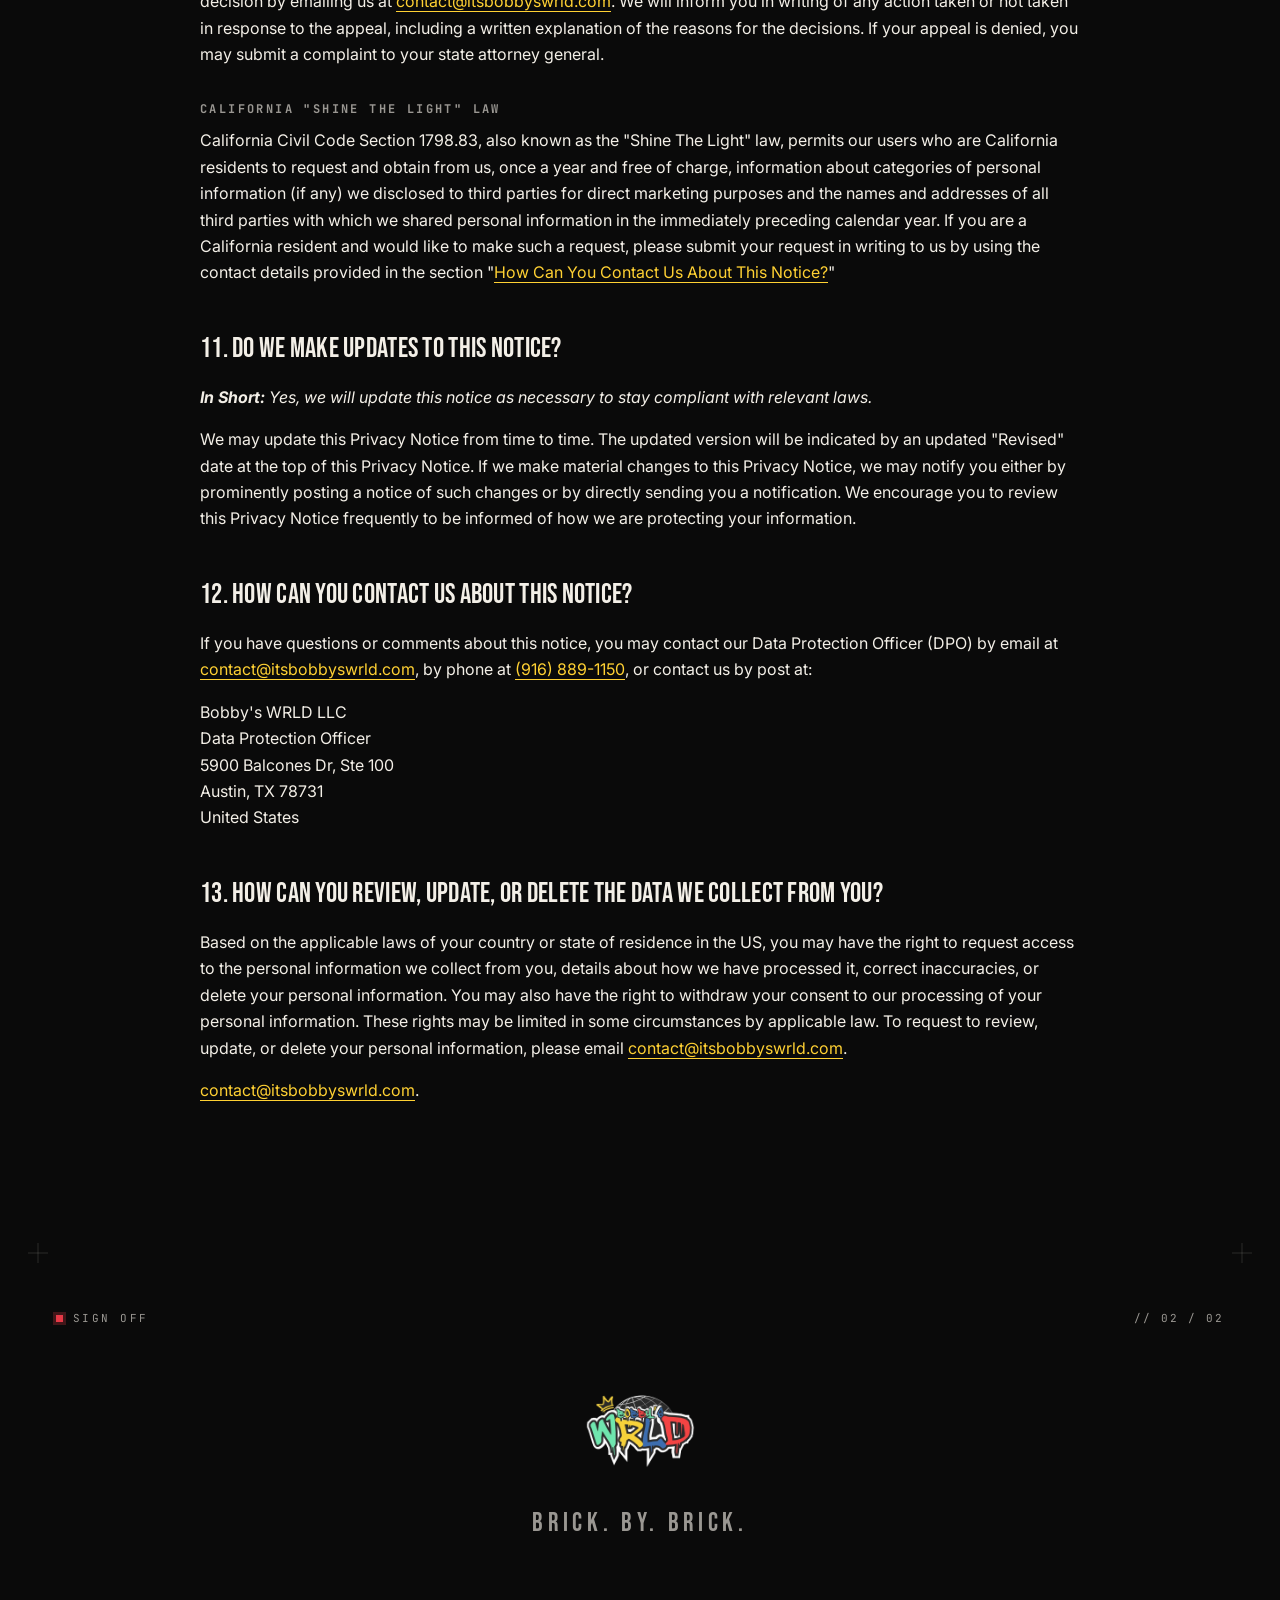
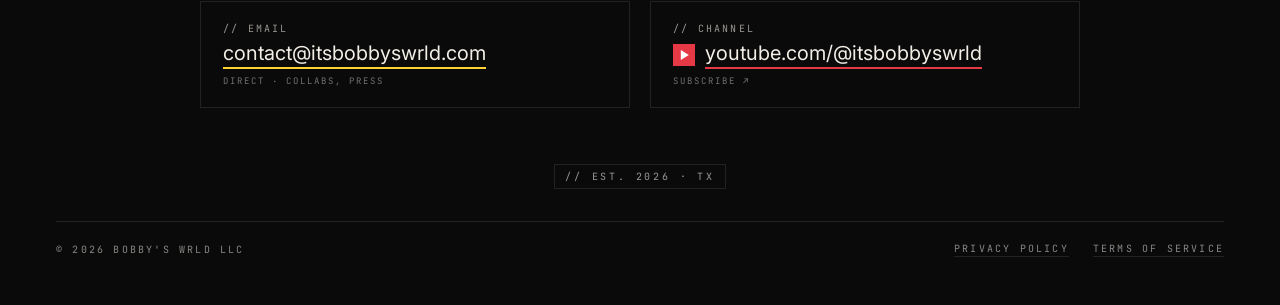
==== commit baefe517: "Revise privacy policy effective date and content Updated the effective date and added detailed priva" ====
--- a/privacy/index.html
+++ b/privacy/index.html
@@ -46,11 +46,411 @@
       <div class="section-num">// LEGAL</div>
     </div>
     <h1 class="legal-title">PRIVACY POLICY</h1>
-    <p class="legal-effective">Effective: TBD</p>
+    <p class="legal-effective">Effective: May 18, 2026</p>
 
     <div class="legal-body">
-      <p>Placeholder. Termly-generated Privacy Policy text will be pasted here before launch.</p>
-    </div>
+  <p>This Privacy Notice for <strong>Bobby's WRLD LLC</strong> ("<strong>we</strong>," "<strong>us</strong>," or "<strong>our</strong>"), describes how and why we might access, collect, store, use, and/or share ("<strong>process</strong>") your personal information when you use our services ("<strong>Services</strong>"), including when you:</p>
+
+      <ul>
+        <li>Visit our website at <a href="https://www.itsbobbyswrld.com">https://www.itsbobbyswrld.com</a> or any website of ours that links to this Privacy Notice</li>
+        <li>Download and use our mobile application (OmniBook), or any other application of ours that links to this Privacy Notice</li>
+        <li>Use OmniBook. OmniBook is a two-sided service booking marketplace mobile application that connects customers with independent service providers (barbers, cosmetologists, estheticians, nail technicians, and lash technicians). Customers can discover providers, view portfolios and reviews, book appointments, and communicate with providers through the app. Providers can manage their schedule, services, bookings, and client communications.</li>
+        <li>Engage with us in other related ways, including any marketing or events</li>
+      </ul>
+
+      <p><strong>Questions or concerns?</strong> Reading this Privacy Notice will help you understand your privacy rights and choices. We are responsible for making decisions about how your personal information is processed. If you do not agree with our policies and practices, please do not use our Services. If you still have any questions or concerns, please contact us at <a href="mailto:contact@itsbobbyswrld.com">contact@itsbobbyswrld.com</a>.</p>
+
+      <h2>Summary of Key Points</h2>
+
+      <p><em>This summary provides key points from our Privacy Notice, but you can find out more details about any of these topics by clicking the link following each key point or by using our table of contents below to find the section you are looking for.</em></p>
+
+      <p><strong>What personal information do we process?</strong> When you visit, use, or navigate our Services, we may process personal information depending on how you interact with us and the Services, the choices you make, and the products and features you use.</p>
+
+      <p><strong>Do we process any sensitive personal information?</strong> Some of the information may be considered "special" or "sensitive" in certain jurisdictions, for example your racial or ethnic origins, sexual orientation, and religious beliefs. We may process sensitive personal information when necessary with your consent or as otherwise permitted by applicable law.</p>
+
+      <p><strong>Do we collect any information from third parties?</strong> We do not collect any information from third parties.</p>
+
+      <p><strong>How do we process your information?</strong> We process your information to provide, improve, and administer our Services, communicate with you, for security and fraud prevention, and to comply with law. We may also process your information for other purposes with your consent. We process your information only when we have a valid legal reason to do so.</p>
+
+      <p><strong>In what situations and with which types of parties do we share personal information?</strong> We may share information in specific situations and with specific categories of third parties.</p>
+
+      <p><strong>How do we keep your information safe?</strong> We have adequate organizational and technical processes and procedures in place to protect your personal information. However, no electronic transmission over the internet or information storage technology can be guaranteed to be 100% secure, so we cannot promise or guarantee that hackers, cybercriminals, or other unauthorized third parties will not be able to defeat our security and improperly collect, access, steal, or modify your information.</p>
+
+      <p><strong>What are your rights?</strong> Depending on where you are located geographically, the applicable privacy law may mean you have certain rights regarding your personal information.</p>
+
+      <p><strong>How do you exercise your rights?</strong> The easiest way to exercise your rights is by emailing <a href="mailto:contact@itsbobbyswrld.com">contact@itsbobbyswrld.com</a>, or by contacting us. We will consider and act upon any request in accordance with applicable data protection laws.</p>
+
+      <h2>Table of Contents</h2>
+
+      <ol>
+        <li><a href="#section-1">What Information Do We Collect?</a></li>
+        <li><a href="#section-2">How Do We Process Your Information?</a></li>
+        <li><a href="#section-3">When And With Whom Do We Share Your Personal Information?</a></li>
+        <li><a href="#section-4">Do We Use Cookies And Other Tracking Technologies?</a></li>
+        <li><a href="#section-5">How Long Do We Keep Your Information?</a></li>
+        <li><a href="#section-6">How Do We Keep Your Information Safe?</a></li>
+        <li><a href="#section-7">Do We Collect Information From Minors?</a></li>
+        <li><a href="#section-8">What Are Your Privacy Rights?</a></li>
+        <li><a href="#section-9">Controls For Do-Not-Track Features</a></li>
+        <li><a href="#section-10">Do United States Residents Have Specific Privacy Rights?</a></li>
+        <li><a href="#section-11">Do We Make Updates To This Notice?</a></li>
+        <li><a href="#section-12">How Can You Contact Us About This Notice?</a></li>
+        <li><a href="#section-13">How Can You Review, Update, Or Delete The Data We Collect From You?</a></li>
+      </ol>
+
+      <h2 id="section-1">1. What Information Do We Collect?</h2>
+
+      <h3>Personal information you disclose to us</h3>
+
+      <p><em><strong>In Short:</strong> We collect personal information that you provide to us.</em></p>
+
+      <p>We collect personal information that you voluntarily provide to us when you register on the Services, express an interest in obtaining information about us or our products and Services, when you participate in activities on the Services, or otherwise when you contact us.</p>
+
+      <p><strong>Personal Information Provided by You.</strong> The personal information that we collect depends on the context of your interactions with us and the Services, the choices you make, and the products and features you use. The personal information we collect may include the following:</p>
+
+      <ul>
+        <li>names</li>
+        <li>phone numbers</li>
+        <li>email addresses</li>
+        <li>mailing addresses</li>
+        <li>usernames</li>
+        <li>passwords</li>
+        <li>contact preferences</li>
+        <li>contact or authentication data</li>
+      </ul>
+
+      <p><strong>Sensitive Information.</strong> When necessary, with your consent or as otherwise permitted by applicable law, we process the following categories of sensitive information.</p>
+
+      <p><strong>Application Data.</strong> If you use our application(s), we also may collect the following information if you choose to provide us with access or permission:</p>
+
+      <ul>
+        <li><em>Geolocation Information.</em> We may request access or permission to track location-based information from your mobile device, either continuously or while you are using our mobile application(s), to provide certain location-based services. If you wish to change our access or permissions, you may do so in your device's settings.</li>
+        <li><em>Mobile Device Access.</em> We may request access or permission to certain features from your mobile device, including your mobile device's camera, storage, and other features. If you wish to change our access or permissions, you may do so in your device's settings.</li>
+        <li><em>Mobile Device Data.</em> We automatically collect device information (such as your mobile device ID, model, and manufacturer), operating system, version information and system configuration information, device and application identification numbers, browser type and version, hardware model Internet service provider and/or mobile carrier, and Internet Protocol (IP) address (or proxy server). If you are using our application(s), we may also collect information about the phone network associated with your mobile device, your mobile device's operating system or platform, the type of mobile device you use, your mobile device's unique device ID, and information about the features of our application(s) you accessed.</li>
+        <li><em>Push Notifications.</em> We may request to send you push notifications regarding your account or certain features of the application(s). If you wish to opt out from receiving these types of communications, you may turn them off in your device's settings.</li>
+      </ul>
+
+      <p>This information is primarily needed to maintain the security and operation of our application(s), for troubleshooting, and for our internal analytics and reporting purposes.</p>
+
+      <p>All personal information that you provide to us must be true, complete, and accurate, and you must notify us of any changes to such personal information.</p>
+
+      <h3>Information automatically collected</h3>
+
+      <p><em><strong>In Short:</strong> Some information — such as your Internet Protocol (IP) address and/or browser and device characteristics — is collected automatically when you visit our Services.</em></p>
+
+      <p>We automatically collect certain information when you visit, use, or navigate the Services. This information does not reveal your specific identity (like your name or contact information) but may include device and usage information, such as your IP address, browser and device characteristics, operating system, language preferences, referring URLs, device name, country, location, information about how and when you use our Services, and other technical information. This information is primarily needed to maintain the security and operation of our Services, and for our internal analytics and reporting purposes.</p>
+
+      <p>Like many businesses, we also collect information through cookies and similar technologies.</p>
+
+      <p>The information we collect includes:</p>
+
+      <ul>
+        <li><em>Log and Usage Data.</em> Log and usage data is service-related, diagnostic, usage, and performance information our servers automatically collect when you access or use our Services and which we record in log files. Depending on how you interact with us, this log data may include your IP address, device information, browser type, and settings and information about your activity in the Services (such as the date/time stamps associated with your usage, pages and files viewed, searches, and other actions you take such as which features you use), device event information (such as system activity, error reports (sometimes called "crash dumps"), and hardware settings).</li>
+        <li><em>Device Data.</em> We collect device data such as information about your computer, phone, tablet, or other device you use to access the Services. Depending on the device used, this device data may include information such as your IP address (or proxy server), device and application identification numbers, location, browser type, hardware model, Internet service provider and/or mobile carrier, operating system, and system configuration information.</li>
+        <li><em>Location Data.</em> We collect location data such as information about your device's location, which can be either precise or imprecise. How much information we collect depends on the type and settings of the device you use to access the Services. For example, we may use GPS and other technologies to collect geolocation data that tells us your current location (based on your IP address). You can opt out of allowing us to collect this information either by refusing access to the information or by disabling your Location setting on your device. However, if you choose to opt out, you may not be able to use certain aspects of the Services.</li>
+      </ul>
+
+      <h2 id="section-2">2. How Do We Process Your Information?</h2>
+
+      <p><em><strong>In Short:</strong> We process your information to provide, improve, and administer our Services, communicate with you, for security and fraud prevention, and to comply with law. We may also process your information for other purposes with your consent.</em></p>
+
+      <p><strong>We process your personal information for a variety of reasons, depending on how you interact with our Services, including:</strong></p>
+
+      <ul>
+        <li><strong>To facilitate account creation and authentication and otherwise manage user accounts.</strong> We may process your information so you can create and log in to your account, as well as keep your account in working order.</li>
+        <li><strong>To deliver and facilitate delivery of services to the user.</strong> We may process your information to provide you with the requested service.</li>
+        <li><strong>To respond to user inquiries/offer support to users.</strong> We may process your information to respond to your inquiries and solve any potential issues you might have with the requested service.</li>
+        <li><strong>To send administrative information to you.</strong> We may process your information to send you details about our products and services, changes to our terms and policies, and other similar information.</li>
+        <li><strong>To fulfill and manage your orders.</strong> We may process your information to fulfill and manage your orders, payments, returns, and exchanges made through the Services.</li>
+        <li><strong>To enable user-to-user communications.</strong> We may process your information if you choose to use any of our offerings that allow for communication with another user.</li>
+        <li><strong>To request feedback.</strong> We may process your information when necessary to request feedback and to contact you about your use of our Services.</li>
+        <li><strong>To send you marketing and promotional communications.</strong> We may process the personal information you send to us for our marketing purposes, if this is in accordance with your marketing preferences. You can opt out of our marketing emails at any time. For more information, see "<a href="#section-8">What Are Your Privacy Rights?</a>" below.</li>
+        <li><strong>To protect our Services.</strong> We may process your information as part of our efforts to keep our Services safe and secure, including fraud monitoring and prevention.</li>
+        <li><strong>To evaluate and improve our Services, products, marketing, and your experience.</strong> We may process your information when we believe it is necessary to identify usage trends, determine the effectiveness of our promotional campaigns, and to evaluate and improve our Services, products, marketing, and your experience.</li>
+        <li><strong>To identify usage trends.</strong> We may process information about how you use our Services to better understand how they are being used so we can improve them.</li>
+        <li><strong>To comply with our legal obligations.</strong> We may process your information to comply with our legal obligations, respond to legal requests, and exercise, establish, or defend our legal rights.</li>
+      </ul>
+
+      <h2 id="section-3">3. When And With Whom Do We Share Your Personal Information?</h2>
+
+      <p><em><strong>In Short:</strong> We may share information in specific situations described in this section and/or with the following categories of third parties.</em></p>
+
+      <p><strong>Vendors, Consultants, and Other Third-Party Service Providers.</strong> We may share your data with third-party vendors, service providers, contractors, or agents ("<strong>third parties</strong>") who perform services for us or on our behalf and require access to such information to do that work.</p>
+
+      <p>The categories of third parties we may share personal information with are as follows:</p>
+
+      <ul>
+        <li>Cloud Computing Services</li>
+        <li>Communication &amp; Collaboration Tools</li>
+        <li>Data Analytics Services</li>
+        <li>Data Storage Service Providers</li>
+        <li>Government Entities</li>
+        <li>Performance Monitoring Tools</li>
+        <li>Website Hosting Service Providers</li>
+        <li>User Account Registration &amp; Authentication Services</li>
+      </ul>
+
+      <p>We also may need to share your personal information in the following situations:</p>
+
+      <ul>
+        <li><strong>Business Transfers.</strong> We may share or transfer your information in connection with, or during negotiations of, any merger, sale of company assets, financing, or acquisition of all or a portion of our business to another company.</li>
+        <li><strong>Other Users.</strong> When you share personal information (for example, by posting comments, contributions, or other content to the Services) or otherwise interact with public areas of the Services, such personal information may be viewed by all users and may be publicly made available outside the Services in perpetuity. Similarly, other users will be able to view descriptions of your activity, communicate with you within our Services, and view your profile.</li>
+      </ul>
+
+      <h2 id="section-4">4. Do We Use Cookies And Other Tracking Technologies?</h2>
+
+      <p><em><strong>In Short:</strong> We may use cookies and other tracking technologies to collect and store your information.</em></p>
+
+      <p>We may use cookies and similar tracking technologies (like web beacons and pixels) to gather information when you interact with our Services. Some online tracking technologies help us maintain the security of our Services and your account, prevent crashes, fix bugs, save your preferences, and assist with basic site functions.</p>
+
+      <p>We also permit third parties and service providers to use online tracking technologies on our Services for analytics and advertising, including to help manage and display advertisements, to tailor advertisements to your interests, or to send abandoned shopping cart reminders (depending on your communication preferences). The third parties and service providers use their technology to provide advertising about products and services tailored to your interests which may appear either on our Services or on other websites.</p>
+
+      <p>To the extent these online tracking technologies are deemed to be a "sale"/"sharing" (which includes targeted advertising, as defined under the applicable laws) under applicable US state laws, you can opt out of these online tracking technologies by submitting a request as described below under section "<a href="#section-10">Do United States Residents Have Specific Privacy Rights?</a>"</p>
+
+      <p>Specific information about how we use such technologies and how you can refuse certain cookies is set out in our Cookie Notice.</p>
+
+      <h2 id="section-5">5. How Long Do We Keep Your Information?</h2>
+
+      <p><em><strong>In Short:</strong> We keep your information for as long as necessary to fulfill the purposes outlined in this Privacy Notice unless otherwise required by law.</em></p>
+
+      <p>We will only keep your personal information for as long as it is necessary for the purposes set out in this Privacy Notice, unless a longer retention period is required or permitted by law (such as tax, accounting, or other legal requirements). No purpose in this notice will require us keeping your personal information for longer than the period of time in which users have an account with us.</p>
+
+      <p>When we have no ongoing legitimate business need to process your personal information, we will either delete or anonymize such information, or, if this is not possible (for example, because your personal information has been stored in backup archives), then we will securely store your personal information and isolate it from any further processing until deletion is possible.</p>
+
+      <h2 id="section-6">6. How Do We Keep Your Information Safe?</h2>
+
+      <p><em><strong>In Short:</strong> We aim to protect your personal information through a system of organizational and technical security measures.</em></p>
+
+      <p>We have implemented appropriate and reasonable technical and organizational security measures designed to protect the security of any personal information we process. However, despite our safeguards and efforts to secure your information, no electronic transmission over the Internet or information storage technology can be guaranteed to be 100% secure, so we cannot promise or guarantee that hackers, cybercriminals, or other unauthorized third parties will not be able to defeat our security and improperly collect, access, steal, or modify your information. Although we will do our best to protect your personal information, transmission of personal information to and from our Services is at your own risk. You should only access the Services within a secure environment.</p>
+
+      <h2 id="section-7">7. Do We Collect Information From Minors?</h2>
+
+      <p><em><strong>In Short:</strong> We do not knowingly collect data from or market to children under 18 years of age.</em></p>
+
+      <p>We do not knowingly collect, solicit data from, or market to children under 18 years of age, nor do we knowingly sell such personal information. By using the Services, you represent that you are at least 18 or that you are the parent or guardian of such a minor and consent to such minor dependent's use of the Services. If we learn that personal information from users less than 18 years of age has been collected, we will deactivate the account and take reasonable measures to promptly delete such data from our records. If you become aware of any data we may have collected from children under age 18, please contact us at <a href="mailto:contact@itsbobbyswrld.com">contact@itsbobbyswrld.com</a>.</p>
+
+      <h2 id="section-8">8. What Are Your Privacy Rights?</h2>
+
+      <p><em><strong>In Short:</strong> You may review, change, or terminate your account at any time, depending on your country, province, or state of residence.</em></p>
+
+      <p><strong><u>Withdrawing your consent:</u></strong> If we are relying on your consent to process your personal information, which may be express and/or implied consent depending on the applicable law, you have the right to withdraw your consent at any time. You can withdraw your consent at any time by contacting us by using the contact details provided in the section "<a href="#section-12">How Can You Contact Us About This Notice?</a>" below.</p>
+
+      <p>However, please note that this will not affect the lawfulness of the processing before its withdrawal nor, when applicable law allows, will it affect the processing of your personal information conducted in reliance on lawful processing grounds other than consent.</p>
+
+      <p><strong><u>Opting out of marketing and promotional communications:</u></strong> You can unsubscribe from our marketing and promotional communications at any time by clicking on the unsubscribe link in the emails that we send, replying "STOP" or "UNSUBSCRIBE" to the SMS messages that we send, toggling SMS off per category in Settings &gt; Notifications within the OmniBook app, or by contacting us using the details provided in the section "<a href="#section-12">How Can You Contact Us About This Notice?</a>" below. You will then be removed from the marketing lists. However, we may still communicate with you — for example, to send you service-related messages that are necessary for the administration and use of your account, to respond to service requests, or for other non-marketing purposes.</p>
+
+      <p>No mobile information will be shared with third parties or affiliates for marketing or promotional purposes. Information sharing to subcontractors in support services, such as customer service, is permitted. All other use case categories exclude text messaging originator opt-in data and consent; this information will not be shared with third parties.</p>
+
+      <h3>Account Information</h3>
+
+      <p>If you would at any time like to review or change the information in your account or terminate your account, you can:</p>
+
+      <ul>
+        <li>Log in to your account settings and update your user account.</li>
+        <li>Contact us using the contact information provided.</li>
+      </ul>
+
+      <p>Upon your request to terminate your account, we will deactivate or delete your account and information from our active databases. However, we may retain some information in our files to prevent fraud, troubleshoot problems, assist with any investigations, enforce our legal terms and/or comply with applicable legal requirements.</p>
+
+      <p><strong><u>Cookies and similar technologies:</u></strong> Most Web browsers are set to accept cookies by default. If you prefer, you can usually choose to set your browser to remove cookies and to reject cookies. If you choose to remove cookies or reject cookies, this could affect certain features or services of our Services.</p>
+
+      <p>If you have questions or comments about your privacy rights, you may email us at <a href="mailto:contact@itsbobbyswrld.com">contact@itsbobbyswrld.com</a>.</p>
+
+      <h2 id="section-9">9. Controls For Do-Not-Track Features</h2>
+
+      <p>Most web browsers and some mobile operating systems and mobile applications include a Do-Not-Track ("DNT") feature or setting you can activate to signal your privacy preference not to have data about your online browsing activities monitored and collected. At this stage, no uniform technology standard for recognizing and implementing DNT signals has been finalized. As such, we do not currently respond to DNT browser signals or any other mechanism that automatically communicates your choice not to be tracked online. If a standard for online tracking is adopted that we must follow in the future, we will inform you about that practice in a revised version of this Privacy Notice.</p>
+
+      <p>California law requires us to let you know how we respond to web browser DNT signals. Because there currently is not an industry or legal standard for recognizing or honoring DNT signals, we do not respond to them at this time.</p>
+
+      <h2 id="section-10">10. Do United States Residents Have Specific Privacy Rights?</h2>
+
+      <p><em><strong>In Short:</strong> If you are a resident of California, Colorado, Connecticut, Delaware, Florida, Indiana, Iowa, Kentucky, Maryland, Minnesota, Montana, Nebraska, New Hampshire, New Jersey, Oregon, Rhode Island, Tennessee, Texas, Utah, or Virginia, you may have the right to request access to and receive details about the personal information we maintain about you and how we have processed it, correct inaccuracies, get a copy of, or delete your personal information. You may also have the right to withdraw your consent to our processing of your personal information. These rights may be limited in some circumstances by applicable law. More information is provided below.</em></p>
+
+      <h3>Categories of Personal Information We Collect</h3>
+
+      <p>The table below shows the categories of personal information we have collected in the past twelve (12) months. The table includes illustrative examples of each category and does not reflect the personal information we collect from you. For a comprehensive inventory of all personal information we process, please refer to the section "<a href="#section-1">What Information Do We Collect?</a>"</p>
+
+      <table class="legal-table">
+        <thead>
+          <tr>
+            <th>Category</th>
+            <th>Examples</th>
+            <th>Collected</th>
+          </tr>
+        </thead>
+        <tbody>
+          <tr>
+            <td>A. Identifiers</td>
+            <td>Contact details, such as real name, alias, postal address, telephone or mobile contact number, unique personal identifier, online identifier, Internet Protocol address, email address, and account name</td>
+            <td>YES</td>
+          </tr>
+          <tr>
+            <td>B. Personal information as defined in the California Customer Records statute</td>
+            <td>Name, contact information, education, employment, employment history, and financial information</td>
+            <td>YES</td>
+          </tr>
+          <tr>
+            <td>C. Protected classification characteristics under state or federal law</td>
+            <td>Gender, age, date of birth, race and ethnicity, national origin, marital status, and other demographic data</td>
+            <td>NO</td>
+          </tr>
+          <tr>
+            <td>D. Commercial information</td>
+            <td>Transaction information, purchase history, financial details, and payment information</td>
+            <td>YES</td>
+          </tr>
+          <tr>
+            <td>E. Biometric information</td>
+            <td>Fingerprints and voiceprints</td>
+            <td>NO</td>
+          </tr>
+          <tr>
+            <td>F. Internet or other similar network activity</td>
+            <td>Browsing history, search history, online behavior, interest data, and interactions with our and other websites, applications, systems, and advertisements</td>
+            <td>YES</td>
+          </tr>
+          <tr>
+            <td>G. Geolocation data</td>
+            <td>Device location</td>
+            <td>YES</td>
+          </tr>
+          <tr>
+            <td>H. Audio, electronic, sensory, or similar information</td>
+            <td>Images and audio, video or call recordings created in connection with our business activities</td>
+            <td>YES</td>
+          </tr>
+          <tr>
+            <td>I. Professional or employment-related information</td>
+            <td>Business contact details in order to provide you our Services at a business level or job title, work history, and professional qualifications if you apply for a job with us</td>
+            <td>YES</td>
+          </tr>
+          <tr>
+            <td>J. Education Information</td>
+            <td>Student records and directory information</td>
+            <td>NO</td>
+          </tr>
+          <tr>
+            <td>K. Inferences drawn from collected personal information</td>
+            <td>Inferences drawn from any of the collected personal information listed above to create a profile or summary about, for example, an individual's preferences and characteristics</td>
+            <td>NO</td>
+          </tr>
+          <tr>
+            <td>L. Sensitive personal information</td>
+            <td>Account login information, contents of email or text messages, and precise geolocation</td>
+            <td>YES</td>
+          </tr>
+        </tbody>
+      </table>
+
+      <p>We only collect sensitive personal information, as defined by applicable privacy laws or the purposes allowed by law or with your consent. Sensitive personal information may be used, or disclosed to a service provider or contractor, for additional, specified purposes. You may have the right to limit the use or disclosure of your sensitive personal information. We do not collect or process sensitive personal information for the purpose of inferring characteristics about you.</p>
+
+      <p>We may also collect other personal information outside of these categories through instances where you interact with us in person, online, or by phone or mail in the context of:</p>
+
+      <ul>
+        <li>Receiving help through our customer support channels;</li>
+        <li>Participation in customer surveys or contests; and</li>
+        <li>Facilitation in the delivery of our Services and to respond to your inquiries.</li>
+      </ul>
+
+      <p>We will use and retain the collected personal information as needed to provide the Services or for as long as the user has an account with us across all categories.</p>
+
+      <h3>Sources of Personal Information</h3>
+
+      <p>Learn more about the sources of personal information we collect in "<a href="#section-1">What Information Do We Collect?</a>"</p>
+
+      <h3>How We Use and Share Personal Information</h3>
+
+      <p>Learn more about how we use your personal information in the section "<a href="#section-2">How Do We Process Your Information?</a>"</p>
+
+      <p><strong>Will your information be shared with anyone else?</strong></p>
+
+      <p>We may disclose your personal information with our service providers pursuant to a written contract between us and each service provider. Learn more about how we disclose personal information in the section "<a href="#section-3">When And With Whom Do We Share Your Personal Information?</a>"</p>
+
+      <p>We may use your personal information for our own business purposes, such as for undertaking internal research for technological development and demonstration. This is not considered to be "selling" of your personal information.</p>
+
+      <p>We have not sold or shared any personal information to third parties for a business or commercial purpose in the preceding twelve (12) months. We have disclosed the following categories of personal information to third parties for a business or commercial purpose in the preceding twelve (12) months:</p>
+
+      <ul>
+        <li>Category A. Identifiers</li>
+        <li>Category B. Personal information as defined in the California Customer Records law</li>
+        <li>Category D. Commercial information</li>
+        <li>Category F. Internet or other electronic network activity information</li>
+        <li>Category G. Geolocation data</li>
+        <li>Category H. Audio, electronic, visual, and similar information</li>
+        <li>Category I. Professional or employment-related information</li>
+        <li>Category L. Sensitive personal information</li>
+      </ul>
+
+      <p>The categories of third parties to whom we disclosed personal information for a business or commercial purpose can be found under "<a href="#section-3">When And With Whom Do We Share Your Personal Information?</a>"</p>
+
+      <h3>Your Rights</h3>
+
+      <p>You have rights under certain US state data protection laws. However, these rights are not absolute, and in certain cases, we may decline your request as permitted by law. These rights include:</p>
+
+      <ul>
+        <li><strong>Right to know</strong> whether or not we are processing your personal data</li>
+        <li><strong>Right to access</strong> your personal data</li>
+        <li><strong>Right to correct</strong> inaccuracies in your personal data</li>
+        <li><strong>Right to request</strong> the deletion of your personal data</li>
+        <li><strong>Right to obtain a copy</strong> of the personal data you previously shared with us</li>
+        <li><strong>Right to non-discrimination</strong> for exercising your rights</li>
+        <li><strong>Right to opt out</strong> of the processing of your personal data if it is used for targeted advertising (or sharing as defined under California's privacy law), the sale of personal data, or profiling in furtherance of decisions that produce legal or similarly significant effects ("profiling")</li>
+      </ul>
+
+      <p>Depending upon the state where you live, you may also have the following rights:</p>
+
+      <ul>
+        <li>Right to access the categories of personal data being processed (as permitted by applicable law, including the privacy law in Minnesota)</li>
+        <li>Right to obtain a list of the categories of third parties to which we have disclosed personal data (as permitted by applicable law, including the privacy law in California, Delaware, and Maryland)</li>
+        <li>Right to obtain a list of specific third parties to which we have disclosed personal data (as permitted by applicable law, including the privacy law in Minnesota and Oregon)</li>
+        <li>Right to obtain a list of third parties to which we have sold personal data (as permitted by applicable law, including the privacy law in Connecticut)</li>
+        <li>Right to review, understand, question, and depending on where you live, correct how personal data has been profiled (as permitted by applicable law, including the privacy law in Connecticut and Minnesota)</li>
+        <li>Right to limit use and disclosure of sensitive personal data (as permitted by applicable law, including the privacy law in California)</li>
+        <li>Right to opt out of the collection of sensitive data and personal data collected through the operation of a voice or facial recognition feature (as permitted by applicable law, including the privacy law in Florida)</li>
+      </ul>
+
+      <h3>How to Exercise Your Rights</h3>
+
+      <p>To exercise these rights, you can contact us by emailing us at <a href="mailto:contact@itsbobbyswrld.com">contact@itsbobbyswrld.com</a>, or by referring to the contact details at the bottom of this document.</p>
+
+      <p>Under certain US state data protection laws, you can designate an authorized agent to make a request on your behalf. We may deny a request from an authorized agent that does not submit proof that they have been validly authorized to act on your behalf in accordance with applicable laws.</p>
+
+      <h3>Request Verification</h3>
+
+      <p>Upon receiving your request, we will need to verify your identity to determine you are the same person about whom we have the information in our system. We will only use personal information provided in your request to verify your identity or authority to make the request. However, if we cannot verify your identity from the information already maintained by us, we may request that you provide additional information for the purposes of verifying your identity and for security or fraud-prevention purposes.</p>
+
+      <p>If you submit the request through an authorized agent, we may need to collect additional information to verify your identity before processing your request and the agent will need to provide a written and signed permission from you to submit such request on your behalf.</p>
+
+      <h3>Appeals</h3>
+
+      <p>Under certain US state data protection laws, if we decline to take action regarding your request, you may appeal our decision by emailing us at <a href="mailto:contact@itsbobbyswrld.com">contact@itsbobbyswrld.com</a>. We will inform you in writing of any action taken or not taken in response to the appeal, including a written explanation of the reasons for the decisions. If your appeal is denied, you may submit a complaint to your state attorney general.</p>
+
+      <h3>California "Shine The Light" Law</h3>
+
+      <p>California Civil Code Section 1798.83, also known as the "Shine The Light" law, permits our users who are California residents to request and obtain from us, once a year and free of charge, information about categories of personal information (if any) we disclosed to third parties for direct marketing purposes and the names and addresses of all third parties with which we shared personal information in the immediately preceding calendar year. If you are a California resident and would like to make such a request, please submit your request in writing to us by using the contact details provided in the section "<a href="#section-12">How Can You Contact Us About This Notice?</a>"</p>
+
+      <h2 id="section-11">11. Do We Make Updates To This Notice?</h2>
+
+      <p><em><strong>In Short:</strong> Yes, we will update this notice as necessary to stay compliant with relevant laws.</em></p>
+
+      <p>We may update this Privacy Notice from time to time. The updated version will be indicated by an updated "Revised" date at the top of this Privacy Notice. If we make material changes to this Privacy Notice, we may notify you either by prominently posting a notice of such changes or by directly sending you a notification. We encourage you to review this Privacy Notice frequently to be informed of how we are protecting your information.</p>
+
+      <h2 id="section-12">12. How Can You Contact Us About This Notice?</h2>
+
+      <p>If you have questions or comments about this notice, you may contact our Data Protection Officer (DPO) by email at <a href="mailto:contact@itsbobbyswrld.com">contact@itsbobbyswrld.com</a>, by phone at <a href="tel:+19168891150">(916) 889-1150</a>, or contact us by post at:</p>
+
+      <p>
+        Bobby's WRLD LLC<br>
+        Data Protection Officer<br>
+        5900 Balcones Dr, Ste 100<br>
+        Austin, TX 78731<br>
+        United States
+      </p>
+
+      <h2 id="section-13">13. How Can You Review, Update, Or Delete The Data We Collect From You?</h2>
+
+      <p>Based on the applicable laws of your country or state of residence in the US, you may have the right to request access to the personal information we collect from you, details about how we have processed it, correct inaccuracies, or delete your personal information. You may also have the right to withdraw your consent to our processing of your personal information. These rights may be limited in some circumstances by applicable law. To request to review, update, or delete your personal information, please email <a href="mailto:contact@itsbobbyswrld.com">contact@itsbobbyswrld.com</a>.</p> <a href="mailto:contact@itsbobbyswrld.com">contact@itsbobbyswrld.com</a>.</p>
+</div>
   </div>
 </main>
 
